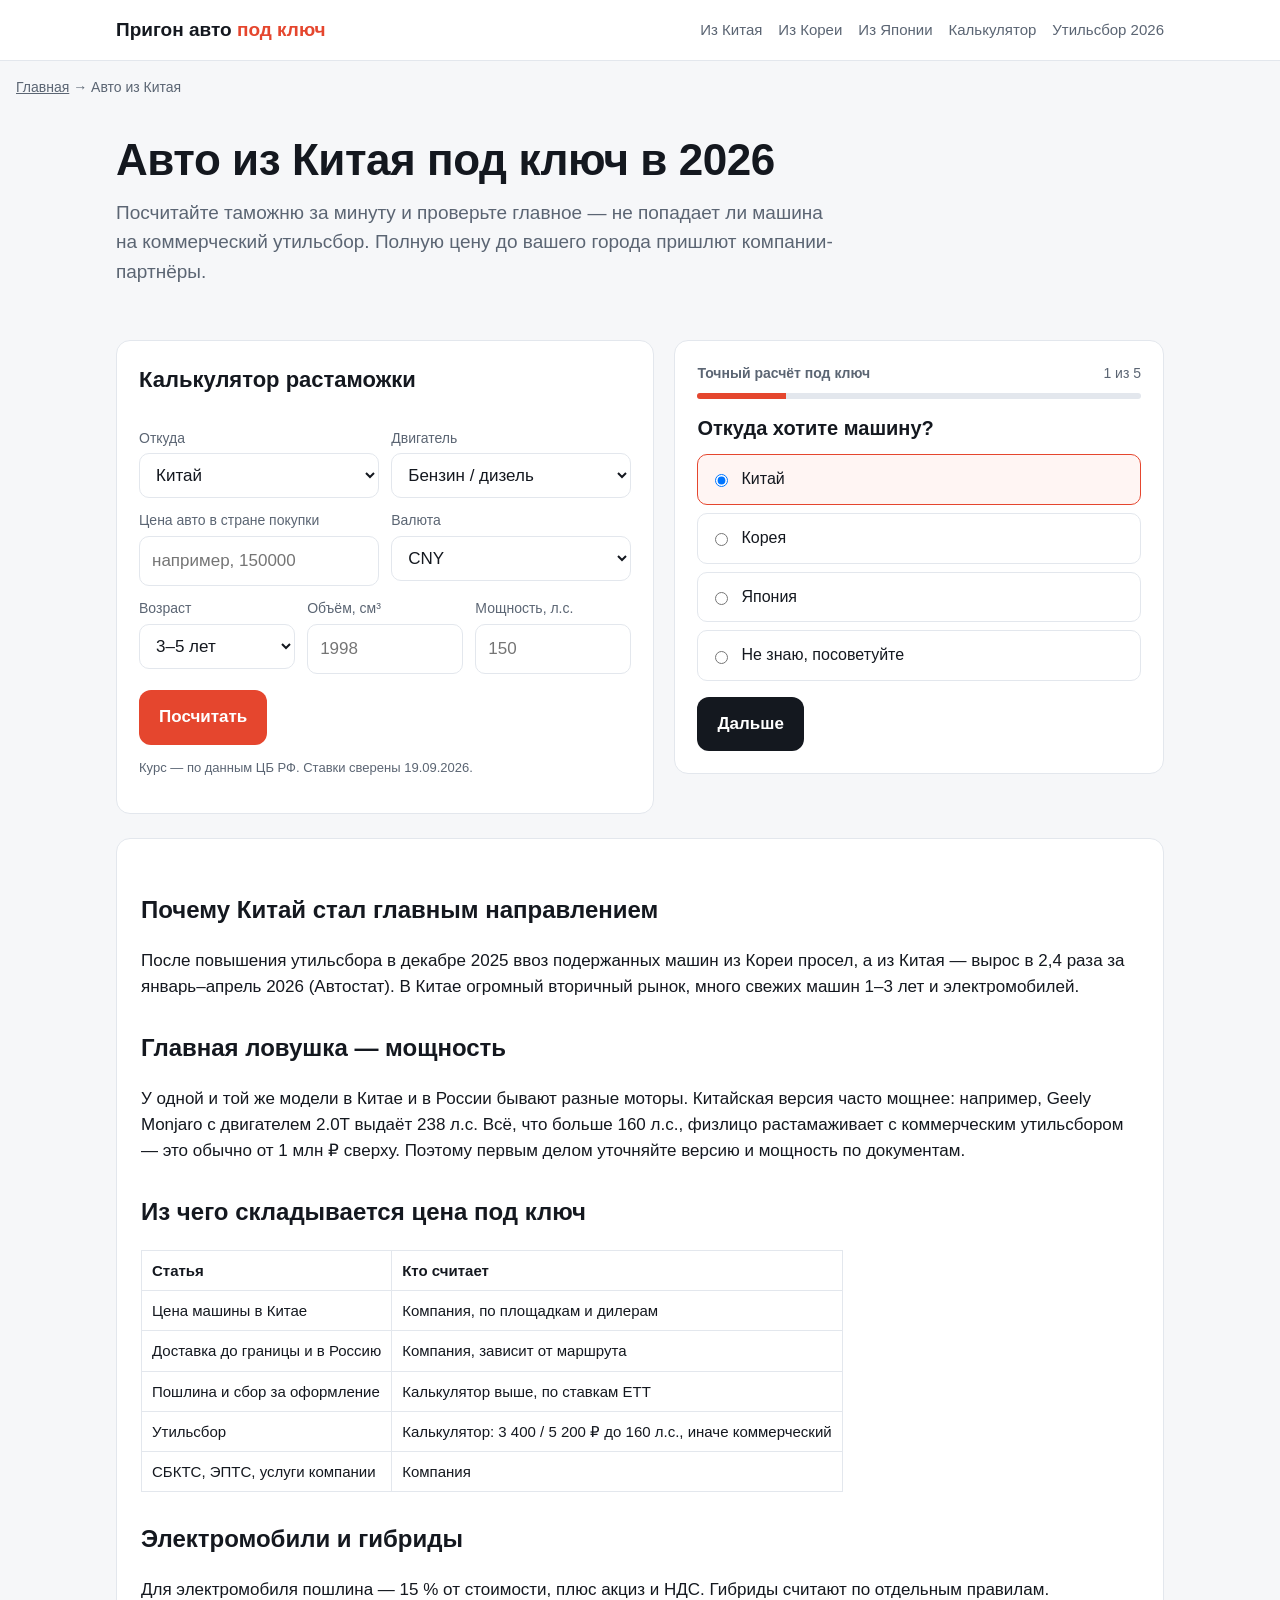
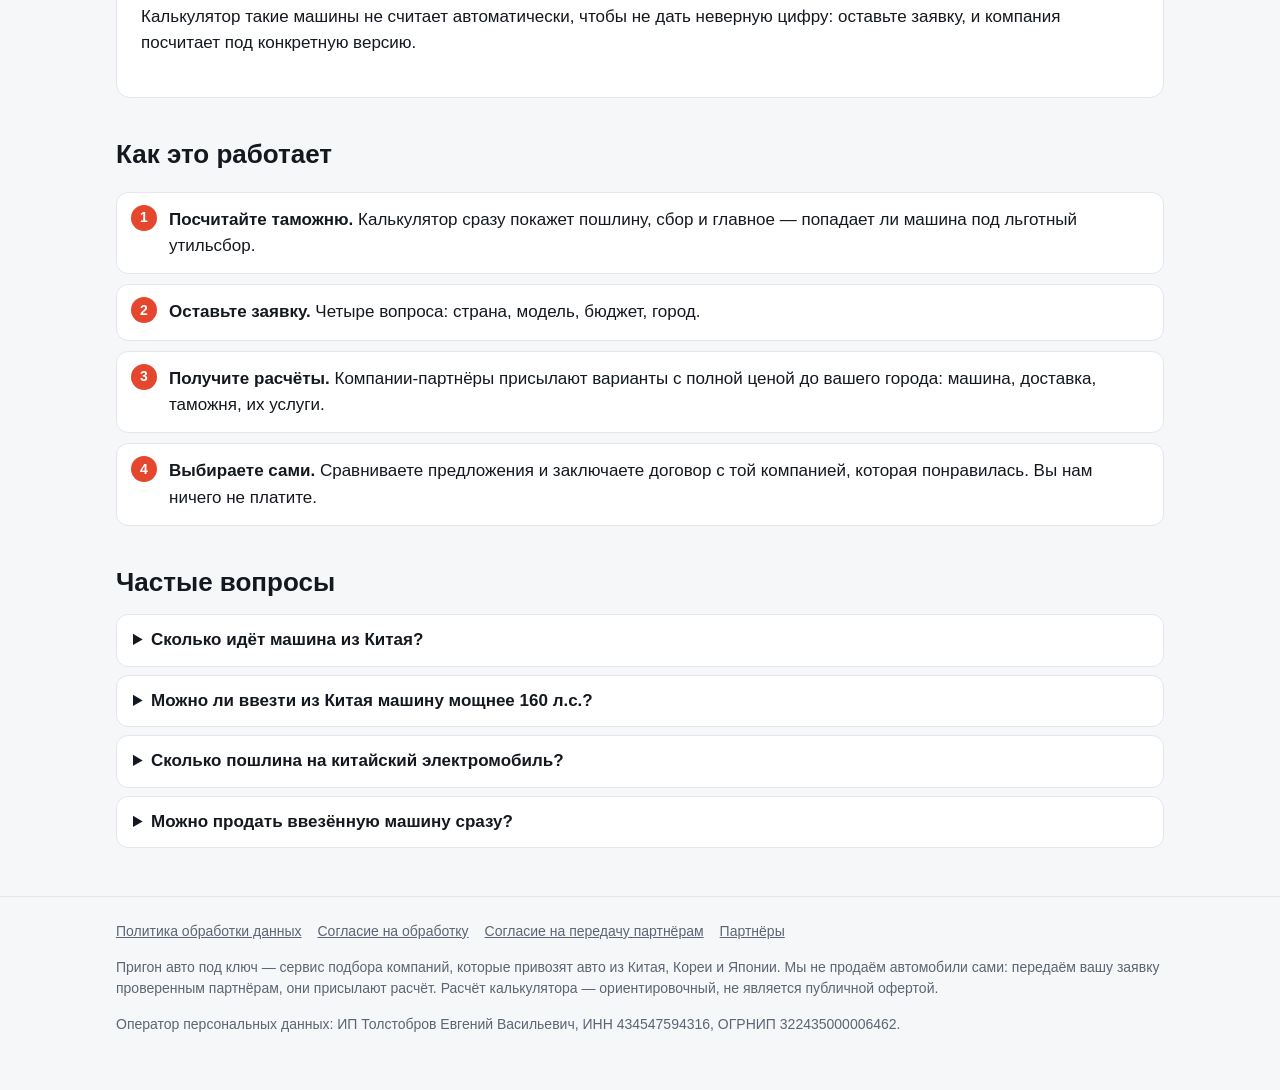
==== iz-kitaya/index.html @ 22d581c3 "Сайт «Пригон авто под ключ»: калькулятор растаможки + квиз заявки Co-Authored-By: Claude Opus 5 <nor" ====
<!doctype html>
<html lang="ru">
<head>
<meta charset="utf-8">
<meta name="viewport" content="width=device-width, initial-scale=1">
<title>Авто из Китая под ключ 2026 — цены, растаможка, утильсбор</title>
<meta name="description" content="Сколько стоит привезти авто из Китая в 2026: калькулятор пошлины и утильсбора с порогом 160 л.с., что входит в цену под ключ, бесплатные расчёты от нескольких компаний.">
<link rel="canonical" href="https://prigon.tolstobrovevgeniy.ru/iz-kitaya/">

<meta property="og:title" content="Авто из Китая под ключ 2026 — цены, растаможка, утильсбор">
<meta property="og:description" content="Сколько стоит привезти авто из Китая в 2026: калькулятор пошлины и утильсбора с порогом 160 л.с., что входит в цену под ключ, бесплатные расчёты от нескольких компаний.">
<meta property="og:type" content="website">
<meta property="og:url" content="https://prigon.tolstobrovevgeniy.ru/iz-kitaya/">
<link rel="stylesheet" href="/styles.css">
<script type="application/ld+json">{"@context":"https://schema.org","@type":"FAQPage","mainEntity":[{"@type":"Question","name":"Сколько идёт машина из Китая?","acceptedAnswer":{"@type":"Answer","text":"Зависит от маршрута и способа доставки. Точный срок компании называют в расчёте под конкретную машину."}},{"@type":"Question","name":"Можно ли ввезти из Китая машину мощнее 160 л.с.?","acceptedAnswer":{"@type":"Answer","text":"Можно, но утильсбор будет по коммерческой ставке — это обычно от 1 млн ₽. Часто выгоднее найти версию той же модели с мотором до 160 л.с."}},{"@type":"Question","name":"Сколько пошлина на китайский электромобиль?","acceptedAnswer":{"@type":"Answer","text":"Для физлица — 15 % от таможенной стоимости, плюс акциз и НДС. Итог сильно зависит от мощности, поэтому лучше взять расчёт под версию."}},{"@type":"Question","name":"Можно продать ввезённую машину сразу?","acceptedAnswer":{"@type":"Answer","text":"Если машина ввезена по льготному утильсбору, продать её раньше чем через 12 месяцев без доплаты до коммерческой ставки нельзя."}}]}</script>
<script type="application/ld+json">{"@context":"https://schema.org","@type":"BreadcrumbList","itemListElement":[{"@type":"ListItem","position":1,"name":"Главная","item":"https://prigon.tolstobrovevgeniy.ru/"},{"@type":"ListItem","position":2,"name":"Авто из Китая","item":"https://prigon.tolstobrovevgeniy.ru/iz-kitaya/"}]}</script>

</head>
<body>
<header class="top"><div class="wrap">
  <a class="logo" href="/">Пригон авто <span>под ключ</span></a>
  <nav class="menu"><a href="/iz-kitaya/">Из Китая</a><a href="/iz-korei/">Из Кореи</a><a href="/iz-yaponii/">Из Японии</a><a href="/kalkulyator-rastamozhki/">Калькулятор</a><a href="/utilsbor-2026/">Утильсбор 2026</a></nav>
</div></header>
<nav class="crumbs wrap"><a href="/">Главная</a> → Авто из Китая</nav>
<main class="wrap">

<section class="hero"><h1>Авто из Китая под ключ в 2026</h1><p class="lead">Посчитайте таможню за минуту и проверьте главное — не попадает ли машина на коммерческий утильсбор. Полную цену до вашего города пришлют компании-партнёры.</p></section>
<div class="grid2">
<form id="calc" class="card" novalidate>
  <h2>Калькулятор растаможки</h2>
  <div class="row">
    <div><label>Откуда</label><select name="country">
      <option value="china" selected>Китай</option><option value="korea">Корея</option><option value="japan">Япония</option>
    </select></div>
    <div><label>Двигатель</label><select name="engine">
      <option value="ice">Бензин / дизель</option><option value="hybrid">Гибрид</option><option value="ev">Электро</option>
    </select></div>
  </div>
  <div class="row">
    <div><label>Цена авто в стране покупки</label><input name="price" type="number" min="0" inputmode="numeric" placeholder="например, 150000"></div>
    <div><label>Валюта</label><select name="currency">
      <option selected>CNY</option><option>KRW</option><option>JPY</option><option>USD</option><option>EUR</option><option>RUB</option>
    </select></div>
  </div>
  <div class="row3">
    <div><label>Возраст</label><select name="age">
      <option value="under3">до 3 лет</option><option value="3to5" selected>3–5 лет</option><option value="over5">старше 5 лет</option>
    </select></div>
    <div class="ice-only"><label>Объём, см³</label><input name="cc" type="number" min="0" inputmode="numeric" placeholder="1998"></div>
    <div class="ice-only"><label>Мощность, л.с.</label><input name="hp" type="number" min="0" inputmode="numeric" placeholder="150"></div>
  </div>
  <button class="btn btn-accent" type="submit">Посчитать</button>
  <p class="muted small" id="fx-note">Курс — по данным ЦБ РФ. Ставки сверены 19.09.2026.</p>
  <div id="calc-result" hidden></div>
</form>
<form id="quiz" class="card" novalidate>
  <div class="quiz-head"><b>Точный расчёт под ключ</b><span id="quiz-step-n"></span></div>
  <div class="progress"><div id="quiz-progress"></div></div>
  <input type="hidden" name="calc">
  <input class="hp" name="website" tabindex="-1" autocomplete="off" aria-hidden="true">

  <div class="step" data-auto="1">
    <h3>Откуда хотите машину?</h3>
    <div class="opts"><label><input type="radio" name="country" value="china" checked required> Китай</label><label><input type="radio" name="country" value="korea" required> Корея</label><label><input type="radio" name="country" value="japan" required> Япония</label>
      <label><input type="radio" name="country" value="any"> Не знаю, посоветуйте</label></div>
    <div class="nav-btns"><button type="button" class="btn next">Дальше</button></div>
  </div>

  <div class="step">
    <h3>Какую машину смотрите?</h3>
    <label>Марка и модель — или класс, если не определились</label>
    <input name="car" required maxlength="120" placeholder="Geely Monjaro / кроссовер до 3 млн">
    <div class="nav-btns"><button type="button" class="btn ghost prev">Назад</button><button type="button" class="btn next">Дальше</button></div>
  </div>

  <div class="step" data-auto="1">
    <h3>Бюджет под ключ</h3>
    <div class="opts"><label><input type="radio" name="budget" value="до 1,5 млн ₽" required> до 1,5 млн ₽</label><label><input type="radio" name="budget" value="1,5–2,5 млн ₽"> 1,5–2,5 млн ₽</label><label><input type="radio" name="budget" value="2,5–4 млн ₽"> 2,5–4 млн ₽</label><label><input type="radio" name="budget" value="4–6 млн ₽"> 4–6 млн ₽</label><label><input type="radio" name="budget" value="больше 6 млн ₽"> больше 6 млн ₽</label></div>
    <div class="nav-btns"><button type="button" class="btn ghost prev">Назад</button><button type="button" class="btn next">Дальше</button></div>
  </div>

  <div class="step">
    <h3>Куда доставить и когда покупаете?</h3>
    <label>Город</label><input name="city" required maxlength="60" placeholder="Москва">
    <label>Когда планируете покупку</label>
    <div class="opts"><label><input type="radio" name="timing" value="в ближайший месяц" required> в ближайший месяц</label><label><input type="radio" name="timing" value="через 1–3 месяца"> через 1–3 месяца</label><label><input type="radio" name="timing" value="пока присматриваюсь"> пока присматриваюсь</label></div>
    <div class="nav-btns"><button type="button" class="btn ghost prev">Назад</button><button type="button" class="btn next">Дальше</button></div>
  </div>

  <div class="step">
    <h3>Куда прислать расчёт?</h3>
    <label>Имя</label><input name="name" required maxlength="60" autocomplete="given-name">
    <label>Телефон</label><input name="phone" type="tel" required autocomplete="tel" placeholder="+7 (___) ___-__-__">
    <div class="consents">
      <label><input type="checkbox" name="consent_pd" required> <span>Даю <a href="/soglasie/" target="_blank">согласие на обработку персональных данных</a> и принимаю <a href="/politika/" target="_blank">политику</a>.</span></label>
      <label><input type="checkbox" name="consent_transfer" required> <span>Даю <a href="/soglasie-peredacha/" target="_blank">согласие на передачу данных компаниям-партнёрам</a> из <a href="/partnery/" target="_blank">списка</a>, чтобы они подготовили расчёт.</span></label>
      <label><input type="checkbox" name="consent_ads"> <span>Согласен получать предложения по подбору авто (необязательно).</span></label>
    </div>
    <div class="nav-btns"><button type="button" class="btn ghost prev">Назад</button><button type="submit" class="btn btn-accent">Получить расчёт</button></div>
    <p id="quiz-error" class="warn" hidden></p>
    <p class="muted small">Заявку получат до 3 компаний из списка партнёров. Звонят с вариантами и полной ценой до вашего города. Бесплатно.</p>
  </div>
</form></div>
<article class="prose">
<h2>Почему Китай стал главным направлением</h2>
<p>После повышения утильсбора в декабре 2025 ввоз подержанных машин из Кореи просел, а из Китая — вырос в 2,4 раза за январь–апрель 2026 (Автостат). В Китае огромный вторичный рынок, много свежих машин 1–3 лет и электромобилей.</p>
<h2>Главная ловушка — мощность</h2>
<p>У одной и той же модели в Китае и в России бывают разные моторы. Китайская версия часто мощнее: например, Geely Monjaro с двигателем 2.0T выдаёт 238 л.с. Всё, что больше 160 л.с., физлицо растамаживает с коммерческим утильсбором — это обычно от 1 млн ₽ сверху. Поэтому первым делом уточняйте версию и мощность по документам.</p>
<h2>Из чего складывается цена под ключ</h2>
<table><tr><th>Статья</th><th>Кто считает</th></tr>
<tr><td>Цена машины в Китае</td><td>Компания, по площадкам и дилерам</td></tr>
<tr><td>Доставка до границы и в Россию</td><td>Компания, зависит от маршрута</td></tr>
<tr><td>Пошлина и сбор за оформление</td><td>Калькулятор выше, по ставкам ЕТТ</td></tr>
<tr><td>Утильсбор</td><td>Калькулятор: 3 400 / 5 200 ₽ до 160 л.с., иначе коммерческий</td></tr>
<tr><td>СБКТС, ЭПТС, услуги компании</td><td>Компания</td></tr></table>
<h2>Электромобили и гибриды</h2>
<p>Для электромобиля пошлина — 15 % от стоимости, плюс акциз и НДС. Гибриды считают по отдельным правилам. Калькулятор такие машины не считает автоматически, чтобы не дать неверную цифру: оставьте заявку, и компания посчитает под конкретную версию.</p></article>

<section class="section"><h2>Как это работает</h2>
<ol class="steps-list">
  <li><b>Посчитайте таможню.</b> Калькулятор сразу покажет пошлину, сбор и главное — попадает ли машина под льготный утильсбор.</li>
  <li><b>Оставьте заявку.</b> Четыре вопроса: страна, модель, бюджет, город.</li>
  <li><b>Получите расчёты.</b> Компании-партнёры присылают варианты с полной ценой до вашего города: машина, доставка, таможня, их услуги.</li>
  <li><b>Выбираете сами.</b> Сравниваете предложения и заключаете договор с той компанией, которая понравилась. Вы нам ничего не платите.</li>
</ol></section>
<section class="section"><h2>Частые вопросы</h2><details><summary>Сколько идёт машина из Китая?</summary><p>Зависит от маршрута и способа доставки. Точный срок компании называют в расчёте под конкретную машину.</p></details><details><summary>Можно ли ввезти из Китая машину мощнее 160 л.с.?</summary><p>Можно, но утильсбор будет по коммерческой ставке — это обычно от 1 млн ₽. Часто выгоднее найти версию той же модели с мотором до 160 л.с.</p></details><details><summary>Сколько пошлина на китайский электромобиль?</summary><p>Для физлица — 15 % от таможенной стоимости, плюс акциз и НДС. Итог сильно зависит от мощности, поэтому лучше взять расчёт под версию.</p></details><details><summary>Можно продать ввезённую машину сразу?</summary><p>Если машина ввезена по льготному утильсбору, продать её раньше чем через 12 месяцев без доплаты до коммерческой ставки нельзя.</p></details></section>
</main>
<footer class="bottom"><div class="wrap">
  <div class="links">
    <a href="/politika/">Политика обработки данных</a>
    <a href="/soglasie/">Согласие на обработку</a>
    <a href="/soglasie-peredacha/">Согласие на передачу партнёрам</a>
    <a href="/partnery/">Партнёры</a>
  </div>
  <p>Пригон авто под ключ — сервис подбора компаний, которые привозят авто из Китая, Кореи и Японии. Мы не продаём автомобили сами: передаём вашу заявку проверенным партнёрам, они присылают расчёт. Расчёт калькулятора — ориентировочный, не является публичной офертой.</p>
  <p>Оператор персональных данных: ИП Толстобров Евгений Васильевич, ИНН 434547594316, ОГРНИП 322435000006462.</p>
</div></footer>
<script>var SITE={"base":"/","leadEndpoint":"","metrikaId":"","consentVersion":"2026-09-19"};</script>
<script src="/rates.js"></script>
<script src="/app.js"></script>
</body>
</html>
---- styles.css ----
:root {
  --bg: #f6f7f9; --card: #fff; --ink: #14181f; --muted: #5b6573; --line: #e3e7ed;
  --accent: #e5462e; --accent-ink: #fff; --ok: #1f8a4c; --ok-bg: #e9f7ef; --bad: #b3261e; --bad-bg: #fdecea;
  --radius: 14px; --max: 1080px;
}
* { box-sizing: border-box; }
html { -webkit-text-size-adjust: 100%; }
body { margin: 0; background: var(--bg); color: var(--ink); font: 17px/1.55 -apple-system, BlinkMacSystemFont, "Segoe UI", Roboto, Arial, sans-serif; }
a { color: inherit; }
img { max-width: 100%; }
.wrap { max-width: var(--max); margin: 0 auto; padding: 0 16px; }

header.top { background: var(--card); border-bottom: 1px solid var(--line); }
header.top .wrap { display: flex; align-items: center; justify-content: space-between; gap: 12px; min-height: 60px; flex-wrap: wrap; }
.logo { font-weight: 800; text-decoration: none; font-size: 19px; }
.logo span { color: var(--accent); }
nav.menu { display: flex; gap: 16px; flex-wrap: wrap; font-size: 15px; }
nav.menu a { text-decoration: none; color: var(--muted); }
nav.menu a:hover { color: var(--ink); }

.crumbs { font-size: 14px; color: var(--muted); margin: 16px 0 0; }
.crumbs a { color: var(--muted); }

.hero { padding: 36px 0 12px; }
.hero h1 { font-size: clamp(28px, 5vw, 44px); line-height: 1.12; margin: 0 0 14px; letter-spacing: -.01em; }
.hero p.lead { font-size: 19px; color: var(--muted); max-width: 720px; margin: 0 0 18px; }
.badges { display: flex; flex-wrap: wrap; gap: 8px; margin: 0; padding: 0; list-style: none; }
.badges li { background: var(--card); border: 1px solid var(--line); border-radius: 999px; padding: 6px 12px; font-size: 14px; }

.grid2 { display: grid; grid-template-columns: 1.1fr 1fr; gap: 20px; align-items: start; margin: 24px 0; }
@media (max-width: 860px) { .grid2 { grid-template-columns: 1fr; } }

.card { background: var(--card); border: 1px solid var(--line); border-radius: var(--radius); padding: 22px; }
.card h2 { margin-top: 0; font-size: 22px; }

form label { display: block; font-size: 14px; color: var(--muted); margin: 12px 0 4px; }
input, select, textarea { width: 100%; font: inherit; padding: 11px 12px; border: 1px solid var(--line); border-radius: 10px; background: #fff; color: var(--ink); }
input:focus, select:focus { outline: 2px solid var(--accent); outline-offset: 0; border-color: transparent; }
.row { display: grid; grid-template-columns: 1fr 1fr; gap: 12px; }
.row3 { display: grid; grid-template-columns: 1fr 1fr 1fr; gap: 12px; }
@media (max-width: 520px) { .row3 { grid-template-columns: 1fr 1fr; } }
#calc.no-ice .ice-only { opacity: .45; pointer-events: none; }

.btn { display: inline-block; border: 0; border-radius: 12px; padding: 14px 20px; font: inherit; font-weight: 700; cursor: pointer; text-decoration: none; background: var(--ink); color: #fff; margin-top: 16px; }
.btn-accent { background: var(--accent); color: var(--accent-ink); }
.btn:disabled { opacity: .6; cursor: wait; }
.btn.ghost { background: transparent; color: var(--muted); border: 1px solid var(--line); }

.breakdown { width: 100%; border-collapse: collapse; margin-top: 16px; font-size: 16px; }
.breakdown td { padding: 8px 0; border-bottom: 1px solid var(--line); }
.breakdown td:last-child { text-align: right; white-space: nowrap; }
.breakdown tr.sum td { font-weight: 800; border-bottom: 0; font-size: 18px; }
.ok { background: var(--ok-bg); color: var(--ok); padding: 10px 12px; border-radius: 10px; font-size: 15px; }
.bad { color: var(--bad); }
.bad-box, .warn { background: var(--bad-bg); color: var(--bad); padding: 10px 12px; border-radius: 10px; font-size: 15px; }
.muted { color: var(--muted); }
.small { font-size: 13px; }

.quiz-head { display: flex; justify-content: space-between; align-items: center; font-size: 14px; color: var(--muted); }
.progress { height: 6px; background: var(--line); border-radius: 99px; overflow: hidden; margin: 8px 0 14px; }
#quiz-progress { height: 100%; width: 20%; background: var(--accent); transition: width .25s; }
.step h3 { margin: 4px 0 10px; font-size: 20px; }
.opts { display: grid; gap: 8px; }
.opts label { display: flex; align-items: center; gap: 10px; margin: 0; padding: 12px; border: 1px solid var(--line); border-radius: 10px; color: var(--ink); font-size: 16px; cursor: pointer; }
.opts input { width: auto; }
.opts label:has(input:checked) { border-color: var(--accent); background: #fff5f3; }
.consents label { display: flex; gap: 10px; align-items: flex-start; font-size: 13px; line-height: 1.4; margin: 8px 0; }
.consents input { width: auto; margin-top: 2px; }
.nav-btns { display: flex; gap: 10px; flex-wrap: wrap; }
.hp { position: absolute; left: -5000px; }

.section { margin: 36px 0; }
.section h2 { font-size: 26px; margin: 0 0 12px; }
.cards3 { display: grid; grid-template-columns: repeat(3, 1fr); gap: 16px; }
@media (max-width: 860px) { .cards3 { grid-template-columns: 1fr; } }
.cards3 .card h3 { margin: 0 0 8px; }
.steps-list { counter-reset: s; list-style: none; padding: 0; display: grid; gap: 10px; }
.steps-list li { counter-increment: s; background: var(--card); border: 1px solid var(--line); border-radius: 12px; padding: 14px 14px 14px 52px; position: relative; }
.steps-list li::before { content: counter(s); position: absolute; left: 14px; top: 12px; width: 26px; height: 26px; border-radius: 50%; background: var(--accent); color: #fff; font-weight: 700; display: grid; place-items: center; font-size: 14px; }

article.prose { background: var(--card); border: 1px solid var(--line); border-radius: var(--radius); padding: 24px; margin: 20px 0; }
article.prose h2 { font-size: 24px; margin-top: 28px; }
article.prose table { width: 100%; border-collapse: collapse; font-size: 15px; display: block; overflow-x: auto; }
article.prose th, article.prose td { border: 1px solid var(--line); padding: 8px 10px; text-align: left; }
details { background: var(--card); border: 1px solid var(--line); border-radius: 12px; padding: 12px 16px; margin: 8px 0; }
details summary { font-weight: 700; cursor: pointer; }

footer.bottom { margin-top: 48px; padding: 24px 0 40px; border-top: 1px solid var(--line); font-size: 14px; color: var(--muted); }
footer.bottom a { color: var(--muted); }
footer.bottom .links { display: flex; gap: 16px; flex-wrap: wrap; margin-bottom: 10px; }
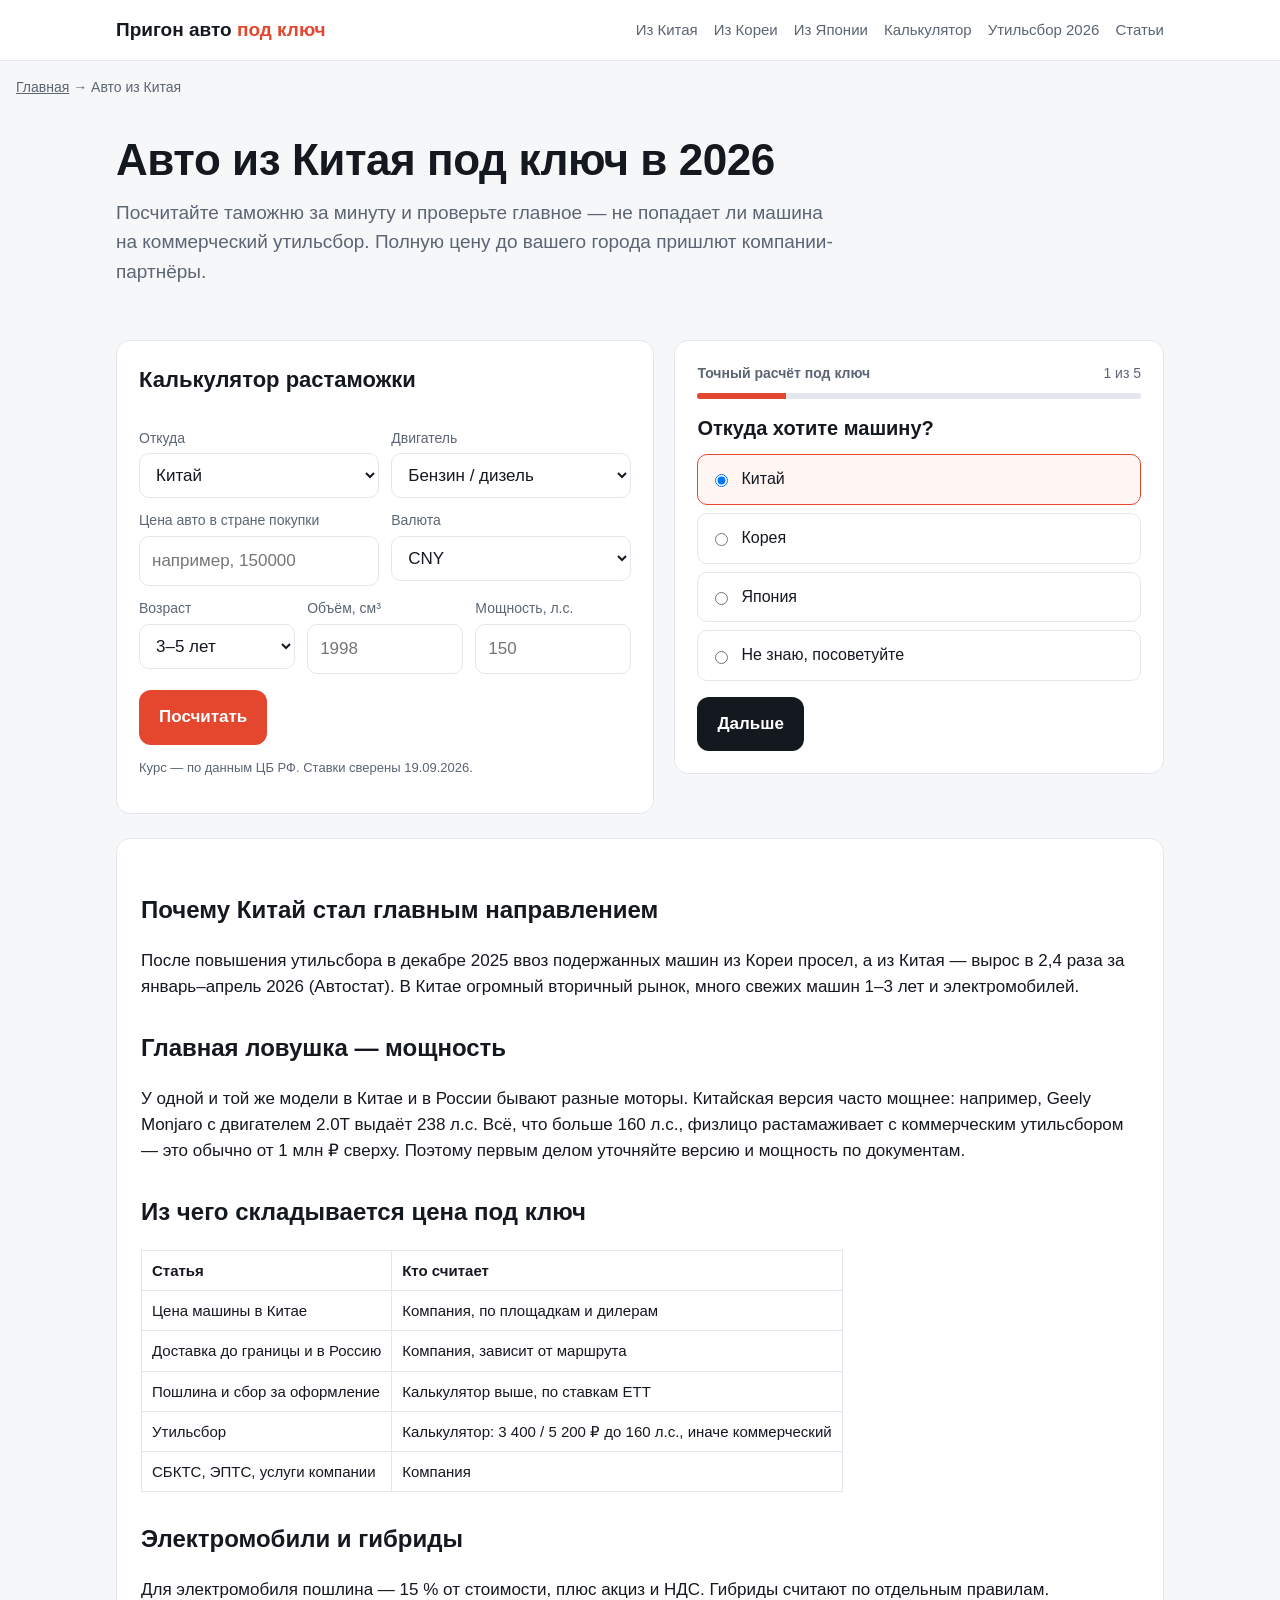
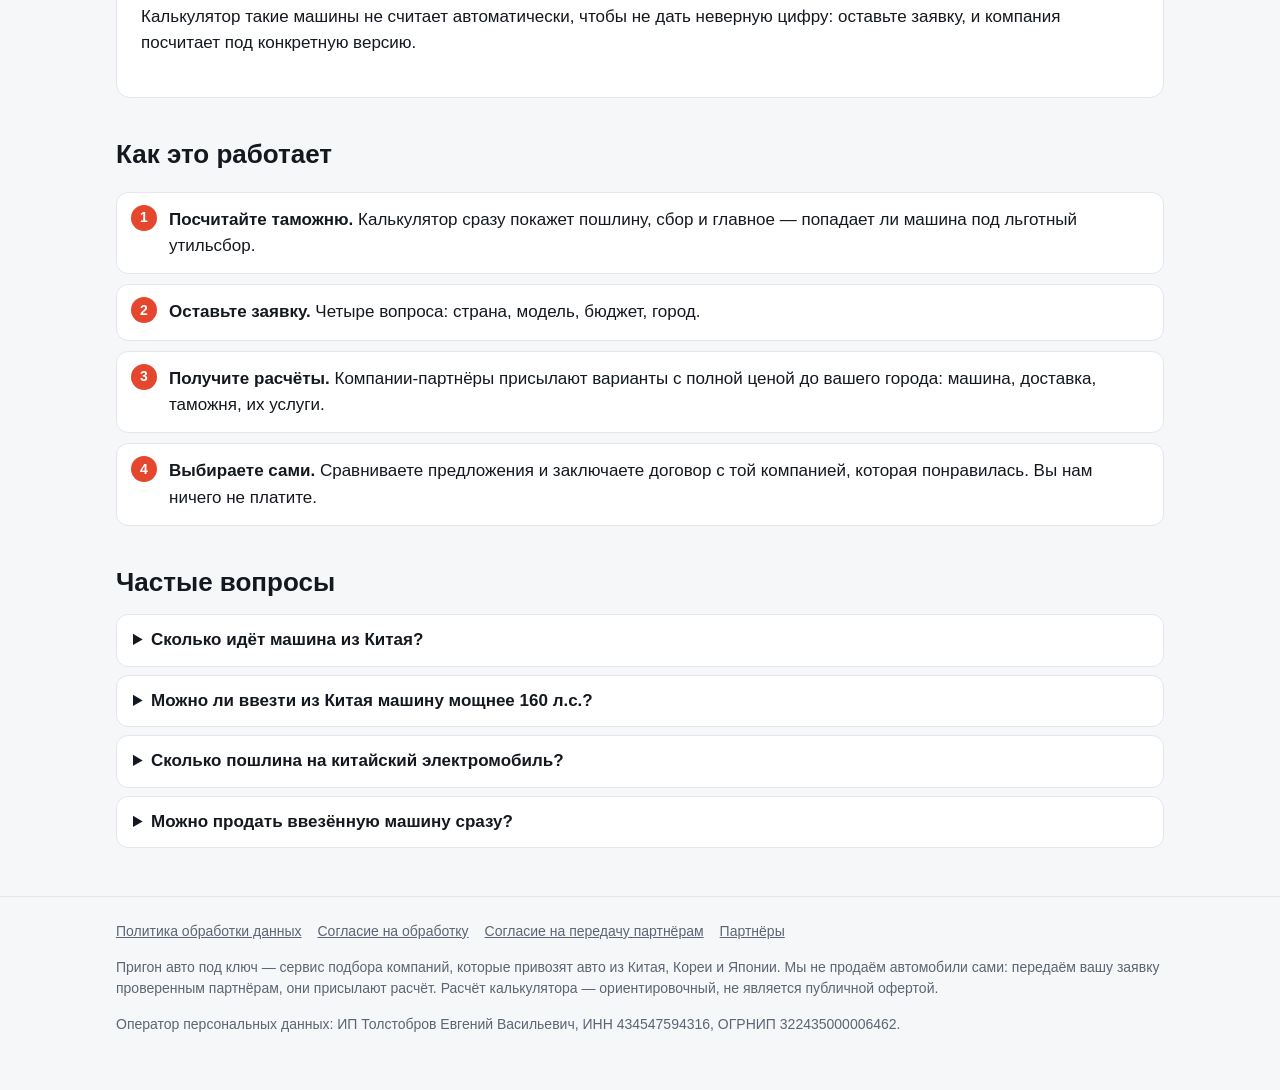
==== commit f738c532: "Раздел статей + «Китай, Корея или Япония в 2026» Co-Authored-By: Claude Opus 5 <noreply@anthropic.co" ====
--- a/iz-kitaya/index.html
+++ b/iz-kitaya/index.html
@@ -19,7 +19,7 @@
 <body>
 <header class="top"><div class="wrap">
   <a class="logo" href="/">Пригон авто <span>под ключ</span></a>
-  <nav class="menu"><a href="/iz-kitaya/">Из Китая</a><a href="/iz-korei/">Из Кореи</a><a href="/iz-yaponii/">Из Японии</a><a href="/kalkulyator-rastamozhki/">Калькулятор</a><a href="/utilsbor-2026/">Утильсбор 2026</a></nav>
+  <nav class="menu"><a href="/iz-kitaya/">Из Китая</a><a href="/iz-korei/">Из Кореи</a><a href="/iz-yaponii/">Из Японии</a><a href="/kalkulyator-rastamozhki/">Калькулятор</a><a href="/utilsbor-2026/">Утильсбор 2026</a><a href="/stati/">Статьи</a></nav>
 </div></header>
 <nav class="crumbs wrap"><a href="/">Главная</a> → Авто из Китая</nav>
 <main class="wrap">
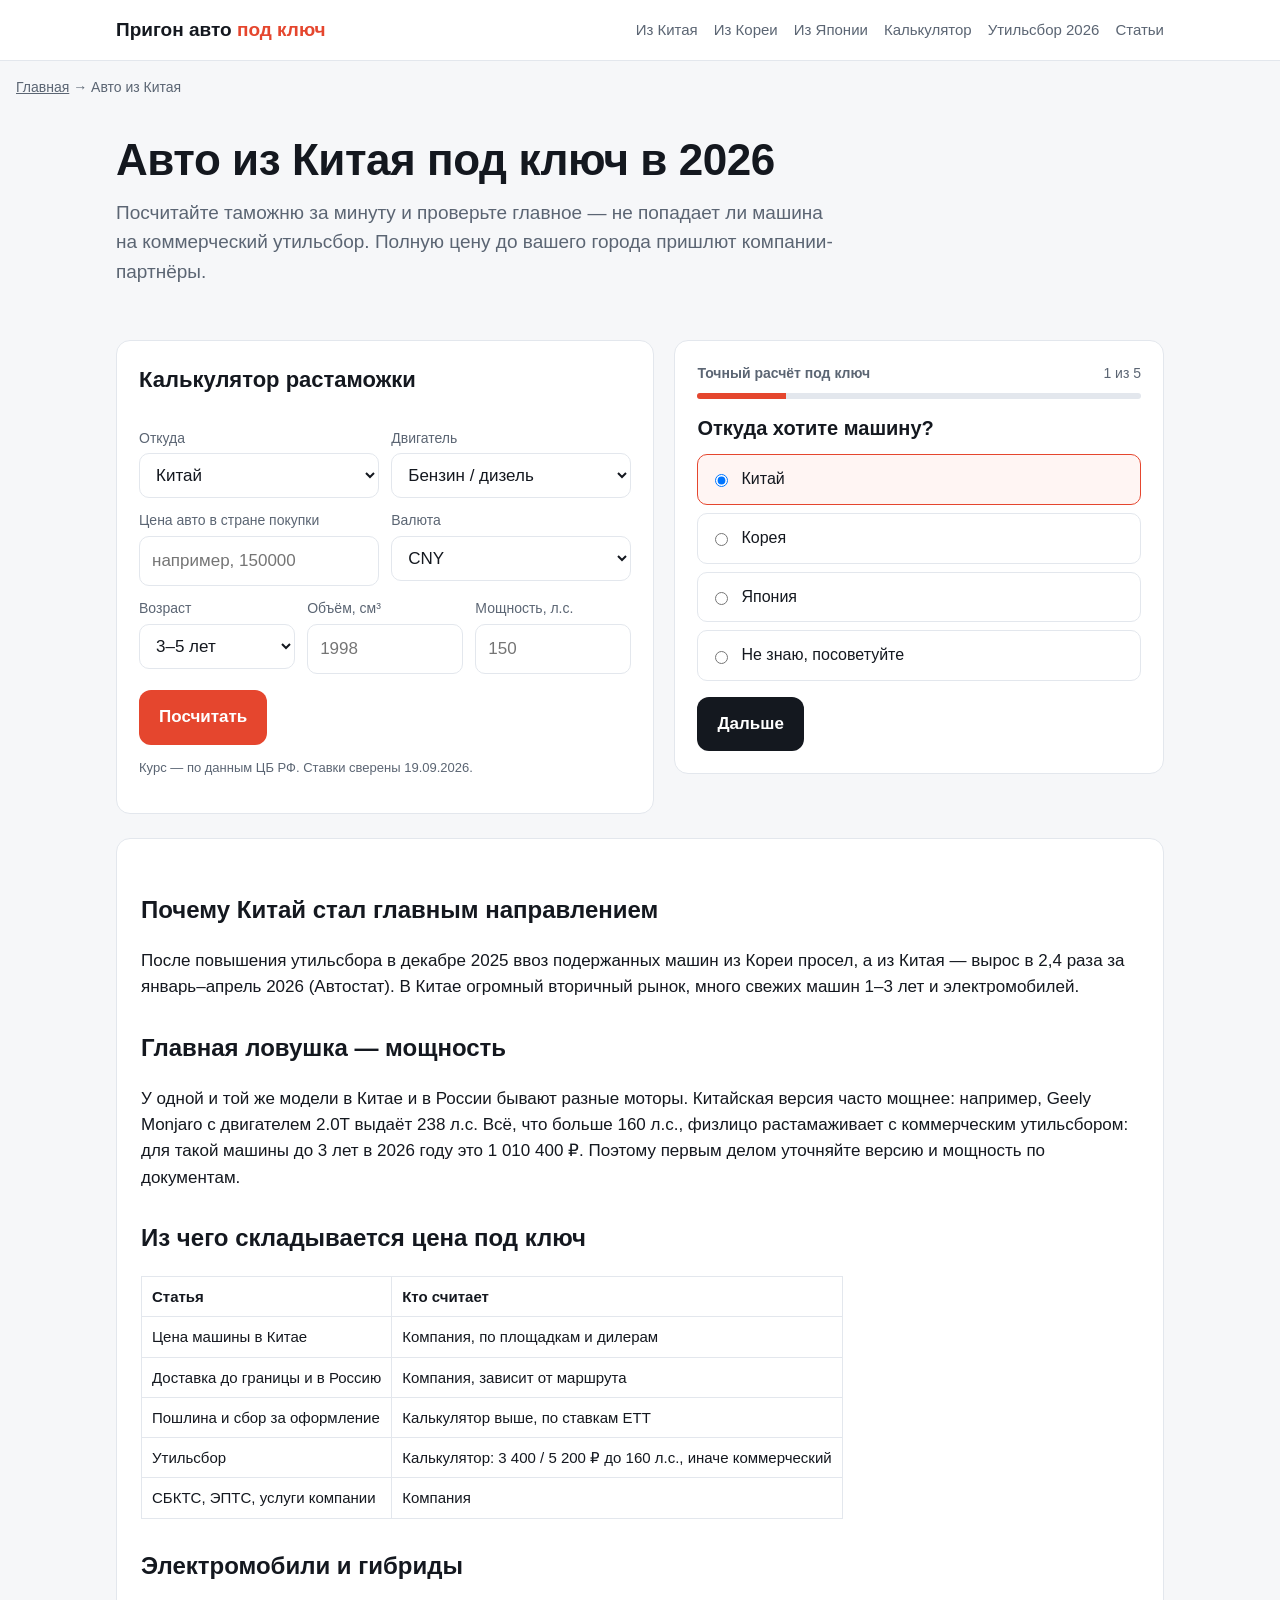
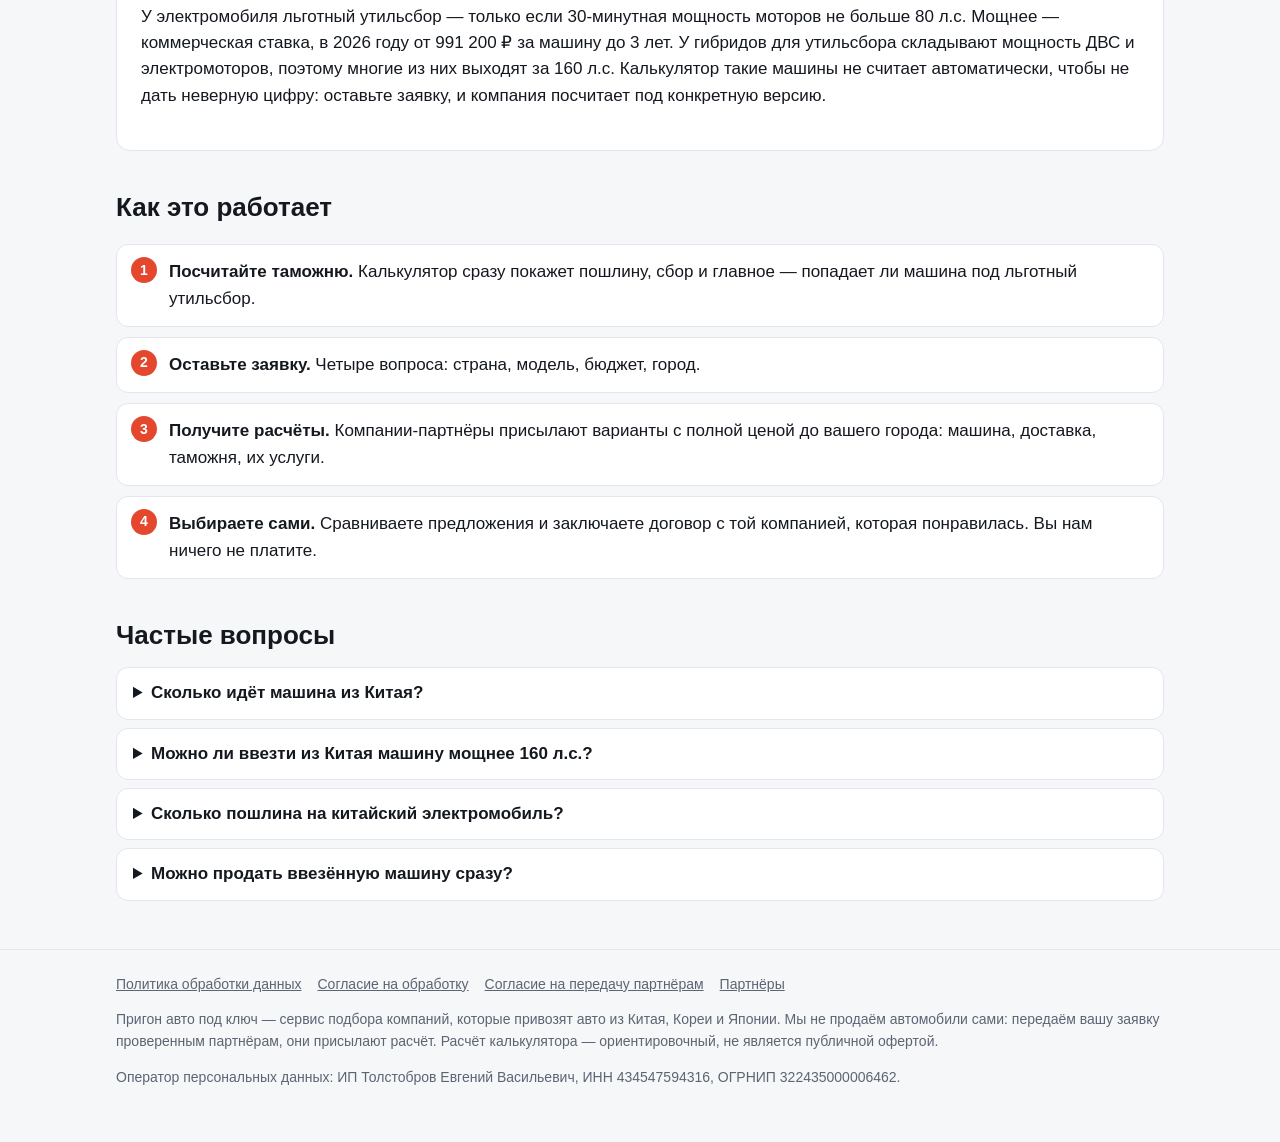
==== commit 87726ca9: "Точный коммерческий утильсбор по ПП №1713 (2026/2027), электро/гибриды, раздел про 2027 Co-Authored-" ====
--- a/iz-kitaya/index.html
+++ b/iz-kitaya/index.html
@@ -12,7 +12,7 @@
 <meta property="og:type" content="website">
 <meta property="og:url" content="https://prigon.tolstobrovevgeniy.ru/iz-kitaya/">
 <link rel="stylesheet" href="/styles.css">
-<script type="application/ld+json">{"@context":"https://schema.org","@type":"FAQPage","mainEntity":[{"@type":"Question","name":"Сколько идёт машина из Китая?","acceptedAnswer":{"@type":"Answer","text":"Зависит от маршрута и способа доставки. Точный срок компании называют в расчёте под конкретную машину."}},{"@type":"Question","name":"Можно ли ввезти из Китая машину мощнее 160 л.с.?","acceptedAnswer":{"@type":"Answer","text":"Можно, но утильсбор будет по коммерческой ставке — это обычно от 1 млн ₽. Часто выгоднее найти версию той же модели с мотором до 160 л.с."}},{"@type":"Question","name":"Сколько пошлина на китайский электромобиль?","acceptedAnswer":{"@type":"Answer","text":"Для физлица — 15 % от таможенной стоимости, плюс акциз и НДС. Итог сильно зависит от мощности, поэтому лучше взять расчёт под версию."}},{"@type":"Question","name":"Можно продать ввезённую машину сразу?","acceptedAnswer":{"@type":"Answer","text":"Если машина ввезена по льготному утильсбору, продать её раньше чем через 12 месяцев без доплаты до коммерческой ставки нельзя."}}]}</script>
+<script type="application/ld+json">{"@context":"https://schema.org","@type":"FAQPage","mainEntity":[{"@type":"Question","name":"Сколько идёт машина из Китая?","acceptedAnswer":{"@type":"Answer","text":"Зависит от маршрута и способа доставки. Точный срок компании называют в расчёте под конкретную машину."}},{"@type":"Question","name":"Можно ли ввезти из Китая машину мощнее 160 л.с.?","acceptedAnswer":{"@type":"Answer","text":"Можно, но утильсбор будет по коммерческой ставке: в 2026 году от 900 000 ₽ за машину до 3 лет с мотором до 2 л и от 1 492 800 ₽ — за машину старше. Часто выгоднее найти версию той же модели с мотором до 160 л.с."}},{"@type":"Question","name":"Сколько пошлина на китайский электромобиль?","acceptedAnswer":{"@type":"Answer","text":"Пошлина, акциз и НДС для электромобиля считаются по своим правилам, а утильсбор льготный только до 80 л.с. 30-минутной мощности моторов. Итог сильно зависит от версии — берите расчёт под конкретную машину."}},{"@type":"Question","name":"Можно продать ввезённую машину сразу?","acceptedAnswer":{"@type":"Answer","text":"Если машина ввезена по льготному утильсбору, продать её раньше чем через 12 месяцев без доплаты до коммерческой ставки нельзя."}}]}</script>
 <script type="application/ld+json">{"@context":"https://schema.org","@type":"BreadcrumbList","itemListElement":[{"@type":"ListItem","position":1,"name":"Главная","item":"https://prigon.tolstobrovevgeniy.ru/"},{"@type":"ListItem","position":2,"name":"Авто из Китая","item":"https://prigon.tolstobrovevgeniy.ru/iz-kitaya/"}]}</script>
 
 </head>
@@ -105,7 +105,7 @@
 <h2>Почему Китай стал главным направлением</h2>
 <p>После повышения утильсбора в декабре 2025 ввоз подержанных машин из Кореи просел, а из Китая — вырос в 2,4 раза за январь–апрель 2026 (Автостат). В Китае огромный вторичный рынок, много свежих машин 1–3 лет и электромобилей.</p>
 <h2>Главная ловушка — мощность</h2>
-<p>У одной и той же модели в Китае и в России бывают разные моторы. Китайская версия часто мощнее: например, Geely Monjaro с двигателем 2.0T выдаёт 238 л.с. Всё, что больше 160 л.с., физлицо растамаживает с коммерческим утильсбором — это обычно от 1 млн ₽ сверху. Поэтому первым делом уточняйте версию и мощность по документам.</p>
+<p>У одной и той же модели в Китае и в России бывают разные моторы. Китайская версия часто мощнее: например, Geely Monjaro с двигателем 2.0T выдаёт 238 л.с. Всё, что больше 160 л.с., физлицо растамаживает с коммерческим утильсбором: для такой машины до 3 лет в 2026 году это 1 010 400 ₽. Поэтому первым делом уточняйте версию и мощность по документам.</p>
 <h2>Из чего складывается цена под ключ</h2>
 <table><tr><th>Статья</th><th>Кто считает</th></tr>
 <tr><td>Цена машины в Китае</td><td>Компания, по площадкам и дилерам</td></tr>
@@ -114,7 +114,7 @@
 <tr><td>Утильсбор</td><td>Калькулятор: 3 400 / 5 200 ₽ до 160 л.с., иначе коммерческий</td></tr>
 <tr><td>СБКТС, ЭПТС, услуги компании</td><td>Компания</td></tr></table>
 <h2>Электромобили и гибриды</h2>
-<p>Для электромобиля пошлина — 15 % от стоимости, плюс акциз и НДС. Гибриды считают по отдельным правилам. Калькулятор такие машины не считает автоматически, чтобы не дать неверную цифру: оставьте заявку, и компания посчитает под конкретную версию.</p></article>
+<p>У электромобиля льготный утильсбор — только если 30-минутная мощность моторов не больше 80 л.с. Мощнее — коммерческая ставка, в 2026 году от 991 200 ₽ за машину до 3 лет. У гибридов для утильсбора складывают мощность ДВС и электромоторов, поэтому многие из них выходят за 160 л.с. Калькулятор такие машины не считает автоматически, чтобы не дать неверную цифру: оставьте заявку, и компания посчитает под конкретную версию.</p></article>
 
 <section class="section"><h2>Как это работает</h2>
 <ol class="steps-list">
@@ -123,7 +123,7 @@
   <li><b>Получите расчёты.</b> Компании-партнёры присылают варианты с полной ценой до вашего города: машина, доставка, таможня, их услуги.</li>
   <li><b>Выбираете сами.</b> Сравниваете предложения и заключаете договор с той компанией, которая понравилась. Вы нам ничего не платите.</li>
 </ol></section>
-<section class="section"><h2>Частые вопросы</h2><details><summary>Сколько идёт машина из Китая?</summary><p>Зависит от маршрута и способа доставки. Точный срок компании называют в расчёте под конкретную машину.</p></details><details><summary>Можно ли ввезти из Китая машину мощнее 160 л.с.?</summary><p>Можно, но утильсбор будет по коммерческой ставке — это обычно от 1 млн ₽. Часто выгоднее найти версию той же модели с мотором до 160 л.с.</p></details><details><summary>Сколько пошлина на китайский электромобиль?</summary><p>Для физлица — 15 % от таможенной стоимости, плюс акциз и НДС. Итог сильно зависит от мощности, поэтому лучше взять расчёт под версию.</p></details><details><summary>Можно продать ввезённую машину сразу?</summary><p>Если машина ввезена по льготному утильсбору, продать её раньше чем через 12 месяцев без доплаты до коммерческой ставки нельзя.</p></details></section>
+<section class="section"><h2>Частые вопросы</h2><details><summary>Сколько идёт машина из Китая?</summary><p>Зависит от маршрута и способа доставки. Точный срок компании называют в расчёте под конкретную машину.</p></details><details><summary>Можно ли ввезти из Китая машину мощнее 160 л.с.?</summary><p>Можно, но утильсбор будет по коммерческой ставке: в 2026 году от 900 000 ₽ за машину до 3 лет с мотором до 2 л и от 1 492 800 ₽ — за машину старше. Часто выгоднее найти версию той же модели с мотором до 160 л.с.</p></details><details><summary>Сколько пошлина на китайский электромобиль?</summary><p>Пошлина, акциз и НДС для электромобиля считаются по своим правилам, а утильсбор льготный только до 80 л.с. 30-минутной мощности моторов. Итог сильно зависит от версии — берите расчёт под конкретную машину.</p></details><details><summary>Можно продать ввезённую машину сразу?</summary><p>Если машина ввезена по льготному утильсбору, продать её раньше чем через 12 месяцев без доплаты до коммерческой ставки нельзя.</p></details></section>
 </main>
 <footer class="bottom"><div class="wrap">
   <div class="links">
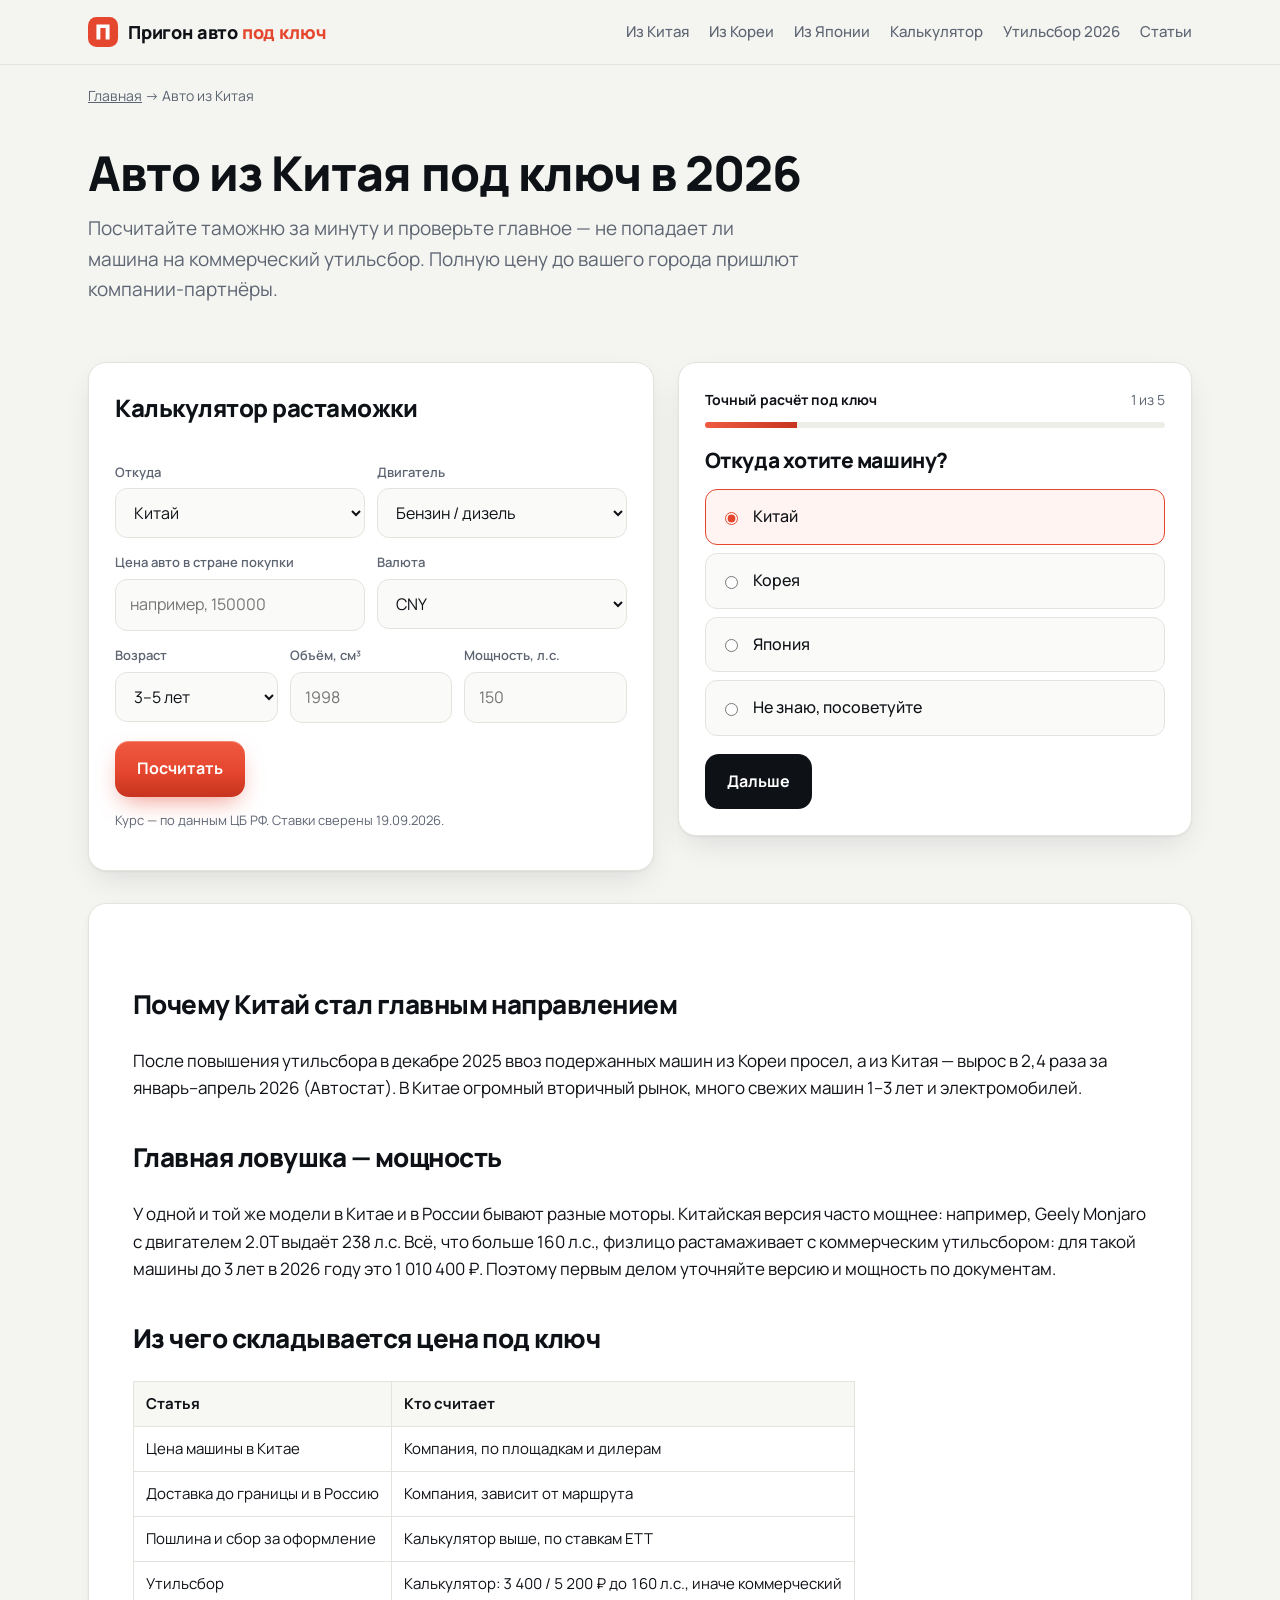
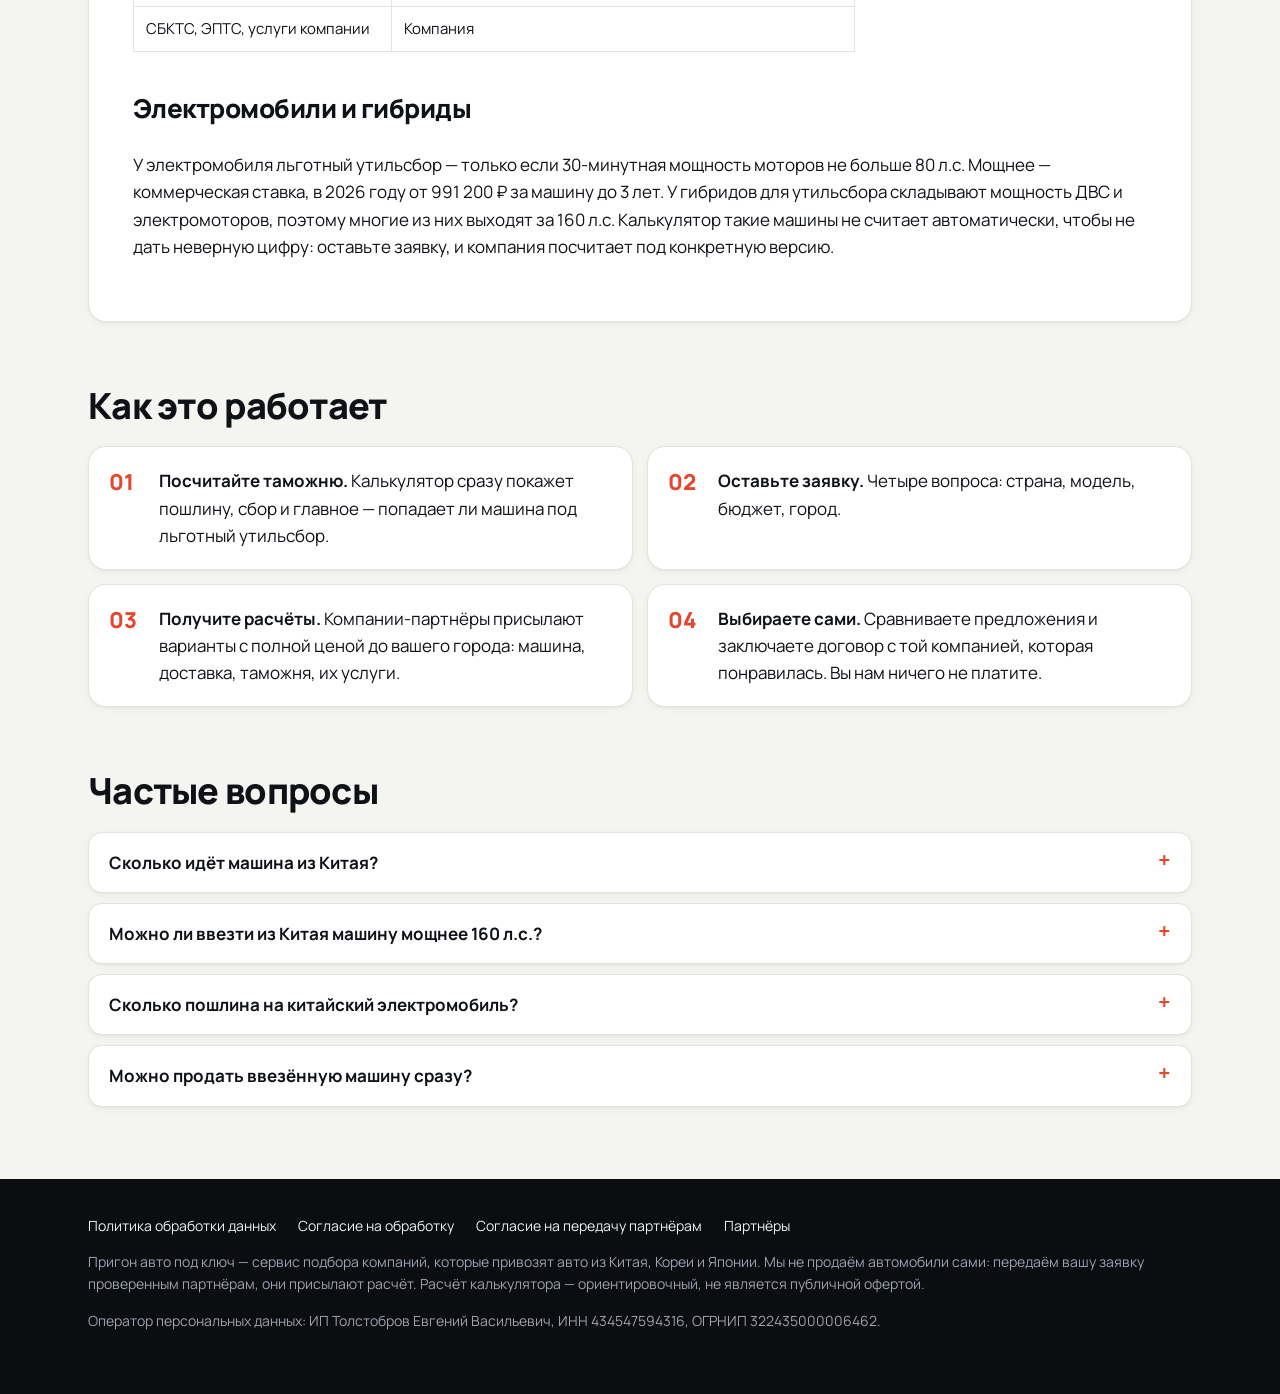
==== commit 5d7968aa: "Премиальный дизайн: тёмный герой, Manrope, металлик-кроссовер с отражением, тени и ритм Co-Authored-" ====
--- a/iz-kitaya/index.html
+++ b/iz-kitaya/index.html
@@ -11,6 +11,9 @@
 <meta property="og:description" content="Сколько стоит привезти авто из Китая в 2026: калькулятор пошлины и утильсбора с порогом 160 л.с., что входит в цену под ключ, бесплатные расчёты от нескольких компаний.">
 <meta property="og:type" content="website">
 <meta property="og:url" content="https://prigon.tolstobrovevgeniy.ru/iz-kitaya/">
+<link rel="preconnect" href="https://fonts.googleapis.com">
+<link rel="preconnect" href="https://fonts.gstatic.com" crossorigin>
+<link rel="stylesheet" href="https://fonts.googleapis.com/css2?family=Manrope:wght@400;500;600;700;800&display=swap">
 <link rel="stylesheet" href="/styles.css">
 <script type="application/ld+json">{"@context":"https://schema.org","@type":"FAQPage","mainEntity":[{"@type":"Question","name":"Сколько идёт машина из Китая?","acceptedAnswer":{"@type":"Answer","text":"Зависит от маршрута и способа доставки. Точный срок компании называют в расчёте под конкретную машину."}},{"@type":"Question","name":"Можно ли ввезти из Китая машину мощнее 160 л.с.?","acceptedAnswer":{"@type":"Answer","text":"Можно, но утильсбор будет по коммерческой ставке: в 2026 году от 900 000 ₽ за машину до 3 лет с мотором до 2 л и от 1 492 800 ₽ — за машину старше. Часто выгоднее найти версию той же модели с мотором до 160 л.с."}},{"@type":"Question","name":"Сколько пошлина на китайский электромобиль?","acceptedAnswer":{"@type":"Answer","text":"Пошлина, акциз и НДС для электромобиля считаются по своим правилам, а утильсбор льготный только до 80 л.с. 30-минутной мощности моторов. Итог сильно зависит от версии — берите расчёт под конкретную машину."}},{"@type":"Question","name":"Можно продать ввезённую машину сразу?","acceptedAnswer":{"@type":"Answer","text":"Если машина ввезена по льготному утильсбору, продать её раньше чем через 12 месяцев без доплаты до коммерческой ставки нельзя."}}]}</script>
 <script type="application/ld+json">{"@context":"https://schema.org","@type":"BreadcrumbList","itemListElement":[{"@type":"ListItem","position":1,"name":"Главная","item":"https://prigon.tolstobrovevgeniy.ru/"},{"@type":"ListItem","position":2,"name":"Авто из Китая","item":"https://prigon.tolstobrovevgeniy.ru/iz-kitaya/"}]}</script>
@@ -18,9 +21,10 @@
 </head>
 <body>
 <header class="top"><div class="wrap">
-  <a class="logo" href="/">Пригон авто <span>под ключ</span></a>
+  <a class="logo" href="/"><svg class="logo-mark" viewBox="0 0 32 32" aria-hidden="true"><rect width="32" height="32" rx="9" fill="#e5462e"/><path d="M9 24V8h14v16h-4.2V11.8h-5.6V24z" fill="#fff"/></svg><span class="logo-text">Пригон авто <span>под ключ</span></span></a>
   <nav class="menu"><a href="/iz-kitaya/">Из Китая</a><a href="/iz-korei/">Из Кореи</a><a href="/iz-yaponii/">Из Японии</a><a href="/kalkulyator-rastamozhki/">Калькулятор</a><a href="/utilsbor-2026/">Утильсбор 2026</a><a href="/stati/">Статьи</a></nav>
 </div></header>
+
 <nav class="crumbs wrap"><a href="/">Главная</a> → Авто из Китая</nav>
 <main class="wrap">
 
--- a/styles.css
+++ b/styles.css
@@ -1,90 +1,167 @@
+/* Пригон авто под ключ — премиальная система: графит + металлик + один красный акцент */
 :root {
-  --bg: #f6f7f9; --card: #fff; --ink: #14181f; --muted: #5b6573; --line: #e3e7ed;
-  --accent: #e5462e; --accent-ink: #fff; --ok: #1f8a4c; --ok-bg: #e9f7ef; --bad: #b3261e; --bad-bg: #fdecea;
-  --radius: 14px; --max: 1080px;
+  --bg: #f4f4f1; --card: #ffffff; --ink: #0e1116; --ink-2: #2a2f37; --muted: #5d6572; --line: #e4e4de;
+  --dark: #0b0d11; --dark-2: #151920; --dark-line: #262b33; --on-dark: #eef0f3; --on-dark-muted: #9aa3af;
+  --accent: #e5462e; --accent-2: #c7341f; --accent-ink: #fff;
+  --ok: #17794a; --ok-bg: #e8f5ee; --bad: #b3261e; --bad-bg: #fcebe9;
+  --radius: 18px; --max: 1160px;
+  --shadow-sm: 0 1px 2px rgba(14,17,22,.04), 0 2px 8px rgba(14,17,22,.04);
+  --shadow: 0 1px 2px rgba(14,17,22,.05), 0 12px 32px -8px rgba(14,17,22,.12);
+  --font: "Manrope", -apple-system, BlinkMacSystemFont, "Segoe UI", Roboto, Arial, sans-serif;
 }
 * { box-sizing: border-box; }
-html { -webkit-text-size-adjust: 100%; }
-body { margin: 0; background: var(--bg); color: var(--ink); font: 17px/1.55 -apple-system, BlinkMacSystemFont, "Segoe UI", Roboto, Arial, sans-serif; }
+html { -webkit-text-size-adjust: 100%; scroll-behavior: smooth; }
+body { margin: 0; background: var(--bg); color: var(--ink); font: 17px/1.6 var(--font); -webkit-font-smoothing: antialiased; }
 a { color: inherit; }
 img { max-width: 100%; }
+h1, h2, h3 { letter-spacing: -.02em; font-weight: 800; }
 .wrap { max-width: var(--max); margin: 0 auto; padding: 0 16px; }
+@media (min-width: 700px) { .wrap { padding: 0 28px; } }
 
-header.top { background: var(--card); border-bottom: 1px solid var(--line); }
-header.top .wrap { display: flex; align-items: center; justify-content: space-between; gap: 12px; min-height: 60px; flex-wrap: wrap; }
-.logo { font-weight: 800; text-decoration: none; font-size: 19px; }
-.logo span { color: var(--accent); }
-nav.menu { display: flex; gap: 16px; flex-wrap: wrap; font-size: 15px; }
-nav.menu a { text-decoration: none; color: var(--muted); }
-nav.menu a:hover { color: var(--ink); }
+/* ---------- Шапка ---------- */
+header.top { position: sticky; top: 0; z-index: 20; background: rgba(244,244,241,.82); backdrop-filter: saturate(160%) blur(14px); -webkit-backdrop-filter: saturate(160%) blur(14px); border-bottom: 1px solid var(--line); }
+header.top.on-dark { background: var(--dark); border-bottom-color: var(--dark-line); color: var(--on-dark); }
+header.top .wrap { display: flex; align-items: center; justify-content: space-between; gap: 12px 20px; min-height: 64px; flex-wrap: wrap; }
+.logo { display: inline-flex; align-items: center; gap: 10px; font-weight: 800; text-decoration: none; font-size: 18px; letter-spacing: -.01em; }
+.logo-mark { width: 30px; height: 30px; flex: none; }
+.logo-text span { color: var(--accent); }
+nav.menu { display: flex; gap: 6px 20px; flex-wrap: wrap; font-size: 15px; font-weight: 500; }
+nav.menu a { text-decoration: none; color: var(--muted); transition: color .15s; }
+header.top.on-dark nav.menu a { color: var(--on-dark-muted); }
+nav.menu a:hover, header.top.on-dark nav.menu a:hover { color: var(--accent); }
+@media (max-width: 700px) { nav.menu { font-size: 14px; gap: 4px 14px; padding-bottom: 10px; } }
 
-.crumbs { font-size: 14px; color: var(--muted); margin: 16px 0 0; }
+.crumbs { font-size: 14px; color: var(--muted); margin: 20px auto 0; }
 .crumbs a { color: var(--muted); }
 
-.hero { padding: 36px 0 12px; }
-.hero h1 { font-size: clamp(28px, 5vw, 44px); line-height: 1.12; margin: 0 0 14px; letter-spacing: -.01em; }
+/* ---------- Тёмный главный экран ---------- */
+.band-dark { background:
+    radial-gradient(900px 480px at 78% 30%, rgba(229,70,46,.16), transparent 60%),
+    radial-gradient(700px 420px at 10% 0%, rgba(255,255,255,.06), transparent 60%),
+    linear-gradient(180deg, var(--dark) 0%, var(--dark-2) 100%);
+  color: var(--on-dark); border-bottom: 1px solid var(--dark-line); }
+.hero-home { display: grid; grid-template-columns: 1fr 1.05fr; gap: 32px; align-items: center; padding-top: 56px; padding-bottom: 56px; }
+@media (max-width: 900px) { .hero-home { grid-template-columns: 1fr; padding-top: 28px; padding-bottom: 36px; gap: 8px; } .car-scene { order: -1; } }
+.eyebrow { text-transform: uppercase; letter-spacing: .16em; font-size: 12px; font-weight: 700; color: var(--accent); margin: 0 0 14px; }
+.hero-home h1 { font-size: clamp(34px, 5.4vw, 60px); line-height: 1.04; margin: 0 0 18px; color: #fff; }
+.hero-home .lead { font-size: 18px; color: var(--on-dark-muted); margin: 0 0 26px; max-width: 560px; }
+.hero-cta { display: flex; flex-wrap: wrap; gap: 12px; }
+.hero-cta .btn { margin-top: 0; }
+.stats { display: grid; grid-template-columns: repeat(3, 1fr); gap: 16px; margin: 36px 0 0; padding-top: 24px; border-top: 1px solid var(--dark-line); }
+.stats div { margin: 0; }
+.stats dt { font-size: 26px; font-weight: 800; color: #fff; letter-spacing: -.02em; }
+.stats dd { margin: 2px 0 0; font-size: 13px; color: var(--on-dark-muted); line-height: 1.35; }
+@media (max-width: 480px) { .stats dt { font-size: 21px; } }
+
+/* ---------- Машина ---------- */
+.car-scene { position: relative; }
+.car-scene svg { display: block; width: 100%; height: auto; }
+.route { display: flex; flex-wrap: wrap; align-items: center; gap: 6px; justify-content: center; font-size: 14px; color: var(--on-dark-muted); margin-bottom: 0; }
+.route-words { position: relative; display: inline-block; height: 1.6em; min-width: 7.5em; overflow: hidden; vertical-align: bottom; }
+.route-words b { position: absolute; left: 0; right: 0; text-align: center; color: #fff; opacity: 0; animation: word 9s infinite; }
+.route-words b:nth-child(2) { animation-delay: 3s; }
+.route-words b:nth-child(3) { animation-delay: 6s; }
+@keyframes word { 0% { opacity: 0; transform: translateY(100%); } 4%, 30% { opacity: 1; transform: none; } 34%, 100% { opacity: 0; transform: translateY(-100%); } }
+.hp-chip { position: absolute; top: 44px; right: 6px; background: rgba(255,255,255,.08); border: 1px solid rgba(255,255,255,.14); backdrop-filter: blur(8px); -webkit-backdrop-filter: blur(8px); color: var(--on-dark); font-size: 13px; padding: 7px 12px; border-radius: 999px; animation: float 4s ease-in-out infinite; }
+.hp-chip b { color: #ff8a73; }
+.dashes rect { fill: #3a414d; }
+.dashes { animation: road .7s linear infinite; }
+@keyframes road { to { transform: translateX(-90px); } }
+.wheel { animation: spin .6s linear infinite; }
+@keyframes spin { to { transform: rotate(-360deg); } }
+.car { animation: bob .5s ease-in-out infinite alternate; }
+@keyframes bob { to { transform: translateY(1.5px); } }
+.beam { animation: beam 3s ease-in-out infinite; }
+@keyframes beam { 0%, 100% { opacity: .5; } 50% { opacity: .95; } }
+@keyframes float { 0%, 100% { transform: translateY(0); } 50% { transform: translateY(-6px); } }
+@media (prefers-reduced-motion: reduce) {
+  .dashes, .wheel, .car, .beam, .hp-chip { animation: none; }
+  .route-words b { animation: none; opacity: 0; } .route-words b:first-child { opacity: 1; }
+}
+
+/* ---------- Обычные страницы ---------- */
+.hero { padding: 40px 0 8px; }
+.hero h1 { font-size: clamp(30px, 4.6vw, 48px); line-height: 1.08; margin: 0 0 14px; }
 .hero p.lead { font-size: 19px; color: var(--muted); max-width: 720px; margin: 0 0 18px; }
 .badges { display: flex; flex-wrap: wrap; gap: 8px; margin: 0; padding: 0; list-style: none; }
 .badges li { background: var(--card); border: 1px solid var(--line); border-radius: 999px; padding: 6px 12px; font-size: 14px; }
 
-.grid2 { display: grid; grid-template-columns: 1.1fr 1fr; gap: 20px; align-items: start; margin: 24px 0; }
-@media (max-width: 860px) { .grid2 { grid-template-columns: 1fr; } }
+.grid2 { display: grid; grid-template-columns: 1.1fr 1fr; gap: 24px; align-items: start; margin: 32px 0; }
+@media (max-width: 900px) { .grid2 { grid-template-columns: 1fr; } }
 
-.card { background: var(--card); border: 1px solid var(--line); border-radius: var(--radius); padding: 22px; }
-.card h2 { margin-top: 0; font-size: 22px; }
+.card { background: var(--card); border: 1px solid var(--line); border-radius: var(--radius); padding: 26px; box-shadow: var(--shadow-sm); }
+.card h2 { margin-top: 0; font-size: 24px; }
+#calc, #quiz { box-shadow: var(--shadow); scroll-margin-top: 84px; }
 
-form label { display: block; font-size: 14px; color: var(--muted); margin: 12px 0 4px; }
-input, select, textarea { width: 100%; font: inherit; padding: 11px 12px; border: 1px solid var(--line); border-radius: 10px; background: #fff; color: var(--ink); }
-input:focus, select:focus { outline: 2px solid var(--accent); outline-offset: 0; border-color: transparent; }
+form label { display: block; font-size: 13px; font-weight: 600; color: var(--muted); margin: 14px 0 6px; }
+input, select, textarea { width: 100%; font: inherit; font-size: 16px; padding: 12px 14px; border: 1px solid var(--line); border-radius: 12px; background: #fafaf8; color: var(--ink); transition: border-color .15s, background .15s; }
+input:hover, select:hover { border-color: #d2d2ca; }
+input:focus, select:focus { outline: 2px solid var(--accent); outline-offset: 0; border-color: transparent; background: #fff; }
 .row { display: grid; grid-template-columns: 1fr 1fr; gap: 12px; }
 .row3 { display: grid; grid-template-columns: 1fr 1fr 1fr; gap: 12px; }
 @media (max-width: 520px) { .row3 { grid-template-columns: 1fr 1fr; } }
 #calc.no-ice .ice-only { opacity: .45; pointer-events: none; }
 
-.btn { display: inline-block; border: 0; border-radius: 12px; padding: 14px 20px; font: inherit; font-weight: 700; cursor: pointer; text-decoration: none; background: var(--ink); color: #fff; margin-top: 16px; }
-.btn-accent { background: var(--accent); color: var(--accent-ink); }
-.btn:disabled { opacity: .6; cursor: wait; }
+.btn { display: inline-flex; align-items: center; justify-content: center; gap: 8px; border: 0; border-radius: 14px; padding: 15px 22px; font: inherit; font-weight: 700; font-size: 16px; cursor: pointer; text-decoration: none; background: var(--ink); color: #fff; margin-top: 18px; transition: transform .15s, box-shadow .15s, background .15s; }
+.btn:hover { transform: translateY(-1px); }
+.btn-accent { background: linear-gradient(180deg, #ef5a41 0%, var(--accent) 55%, var(--accent-2) 100%); color: var(--accent-ink); box-shadow: 0 1px 0 rgba(255,255,255,.25) inset, 0 10px 24px -8px rgba(229,70,46,.6); }
+.btn-accent:hover { box-shadow: 0 1px 0 rgba(255,255,255,.25) inset, 0 14px 30px -8px rgba(229,70,46,.7); }
+.btn-ghost-dark { background: rgba(255,255,255,.06); color: var(--on-dark); border: 1px solid rgba(255,255,255,.16); }
+.btn-ghost-dark:hover { background: rgba(255,255,255,.12); }
+.btn:disabled { opacity: .6; cursor: wait; transform: none; }
 .btn.ghost { background: transparent; color: var(--muted); border: 1px solid var(--line); }
 
-.breakdown { width: 100%; border-collapse: collapse; margin-top: 16px; font-size: 16px; }
-.breakdown td { padding: 8px 0; border-bottom: 1px solid var(--line); }
-.breakdown td:last-child { text-align: right; white-space: nowrap; }
-.breakdown tr.sum td { font-weight: 800; border-bottom: 0; font-size: 18px; }
-.ok { background: var(--ok-bg); color: var(--ok); padding: 10px 12px; border-radius: 10px; font-size: 15px; }
+.breakdown { width: 100%; border-collapse: collapse; margin-top: 18px; font-size: 16px; font-variant-numeric: tabular-nums; }
+.breakdown td { padding: 10px 0; border-bottom: 1px solid var(--line); }
+.breakdown td:last-child { text-align: right; white-space: nowrap; font-weight: 600; }
+.breakdown tr.sum td { font-weight: 800; border-bottom: 0; font-size: 19px; padding-top: 14px; }
+.ok { background: var(--ok-bg); color: var(--ok); padding: 12px 14px; border-radius: 12px; font-size: 15px; }
 .bad { color: var(--bad); }
-.bad-box, .warn { background: var(--bad-bg); color: var(--bad); padding: 10px 12px; border-radius: 10px; font-size: 15px; }
+.bad-box, .warn { background: var(--bad-bg); color: var(--bad); padding: 12px 14px; border-radius: 12px; font-size: 15px; }
 .muted { color: var(--muted); }
 .small { font-size: 13px; }
 
 .quiz-head { display: flex; justify-content: space-between; align-items: center; font-size: 14px; color: var(--muted); }
-.progress { height: 6px; background: var(--line); border-radius: 99px; overflow: hidden; margin: 8px 0 14px; }
-#quiz-progress { height: 100%; width: 20%; background: var(--accent); transition: width .25s; }
-.step h3 { margin: 4px 0 10px; font-size: 20px; }
+.quiz-head b { color: var(--ink); }
+.progress { height: 6px; background: #eeeee9; border-radius: 99px; overflow: hidden; margin: 10px 0 16px; }
+#quiz-progress { height: 100%; width: 20%; background: linear-gradient(90deg, #ef5a41, var(--accent-2)); transition: width .3s; }
+.step h3 { margin: 4px 0 12px; font-size: 21px; }
 .opts { display: grid; gap: 8px; }
-.opts label { display: flex; align-items: center; gap: 10px; margin: 0; padding: 12px; border: 1px solid var(--line); border-radius: 10px; color: var(--ink); font-size: 16px; cursor: pointer; }
-.opts input { width: auto; }
-.opts label:has(input:checked) { border-color: var(--accent); background: #fff5f3; }
-.consents label { display: flex; gap: 10px; align-items: flex-start; font-size: 13px; line-height: 1.4; margin: 8px 0; }
-.consents input { width: auto; margin-top: 2px; }
+.opts label { display: flex; align-items: center; gap: 12px; margin: 0; padding: 14px; border: 1px solid var(--line); border-radius: 12px; color: var(--ink); font-size: 16px; font-weight: 500; cursor: pointer; background: #fafaf8; transition: border-color .15s, background .15s; }
+.opts label:hover { border-color: #d2d2ca; }
+.opts input { width: auto; accent-color: var(--accent); }
+.opts label:has(input:checked) { border-color: var(--accent); background: #fff4f1; }
+.consents label { display: flex; gap: 10px; align-items: flex-start; font-size: 13px; font-weight: 400; line-height: 1.45; margin: 8px 0; }
+.consents input { width: auto; margin-top: 2px; accent-color: var(--accent); }
 .nav-btns { display: flex; gap: 10px; flex-wrap: wrap; }
 .hp { position: absolute; left: -5000px; }
 
-.section { margin: 36px 0; }
-.section h2 { font-size: 26px; margin: 0 0 12px; }
-.cards3 { display: grid; grid-template-columns: repeat(3, 1fr); gap: 16px; }
-@media (max-width: 860px) { .cards3 { grid-template-columns: 1fr; } }
-.cards3 .card h3 { margin: 0 0 8px; }
-.steps-list { counter-reset: s; list-style: none; padding: 0; display: grid; gap: 10px; }
-.steps-list li { counter-increment: s; background: var(--card); border: 1px solid var(--line); border-radius: 12px; padding: 14px 14px 14px 52px; position: relative; }
-.steps-list li::before { content: counter(s); position: absolute; left: 14px; top: 12px; width: 26px; height: 26px; border-radius: 50%; background: var(--accent); color: #fff; font-weight: 700; display: grid; place-items: center; font-size: 14px; }
+.section { margin: 64px 0; }
+.section h2 { font-size: clamp(26px, 3.4vw, 36px); line-height: 1.12; margin: 0 0 20px; }
+.cards3 { display: grid; grid-template-columns: repeat(3, 1fr); gap: 18px; }
+@media (max-width: 900px) { .cards3 { grid-template-columns: 1fr; } }
+.cards3 .card { transition: transform .2s, box-shadow .2s; }
+.cards3 .card:hover { transform: translateY(-3px); box-shadow: var(--shadow); }
+.cards3 .card h3 { margin: 0 0 10px; font-size: 22px; }
+.cards3 .card a { font-weight: 700; color: var(--accent); text-decoration: none; }
+.steps-list { counter-reset: s; list-style: none; padding: 0; display: grid; grid-template-columns: repeat(2, 1fr); gap: 14px; }
+@media (max-width: 700px) { .steps-list { grid-template-columns: 1fr; } }
+.steps-list li { counter-increment: s; background: var(--card); border: 1px solid var(--line); border-radius: var(--radius); padding: 20px 20px 20px 70px; position: relative; box-shadow: var(--shadow-sm); }
+.steps-list li::before { content: "0" counter(s); position: absolute; left: 20px; top: 18px; font-weight: 800; font-size: 22px; color: var(--accent); letter-spacing: -.02em; }
 
-article.prose { background: var(--card); border: 1px solid var(--line); border-radius: var(--radius); padding: 24px; margin: 20px 0; }
-article.prose h2 { font-size: 24px; margin-top: 28px; }
-article.prose table { width: 100%; border-collapse: collapse; font-size: 15px; display: block; overflow-x: auto; }
-article.prose th, article.prose td { border: 1px solid var(--line); padding: 8px 10px; text-align: left; }
-details { background: var(--card); border: 1px solid var(--line); border-radius: 12px; padding: 12px 16px; margin: 8px 0; }
-details summary { font-weight: 700; cursor: pointer; }
+article.prose { background: var(--card); border: 1px solid var(--line); border-radius: var(--radius); padding: clamp(20px, 4vw, 44px); margin: 24px 0; box-shadow: var(--shadow-sm); }
+article.prose h1 { font-size: clamp(28px, 4vw, 42px); line-height: 1.1; margin-top: 0; }
+article.prose h2 { font-size: 26px; margin-top: 36px; }
+article.prose table { width: 100%; border-collapse: collapse; font-size: 15px; display: block; overflow-x: auto; font-variant-numeric: tabular-nums; }
+article.prose th { background: #f7f7f4; font-weight: 700; }
+article.prose th, article.prose td { border: 1px solid var(--line); padding: 10px 12px; text-align: left; }
+details { background: var(--card); border: 1px solid var(--line); border-radius: 14px; padding: 16px 20px; margin: 10px 0; box-shadow: var(--shadow-sm); }
+details summary { font-weight: 700; cursor: pointer; list-style: none; display: flex; justify-content: space-between; gap: 16px; }
+details summary::-webkit-details-marker { display: none; }
+details summary::after { content: "+"; color: var(--accent); font-size: 22px; line-height: 1; transition: transform .2s; }
+details[open] summary::after { transform: rotate(45deg); }
 
-footer.bottom { margin-top: 48px; padding: 24px 0 40px; border-top: 1px solid var(--line); font-size: 14px; color: var(--muted); }
-footer.bottom a { color: var(--muted); }
-footer.bottom .links { display: flex; gap: 16px; flex-wrap: wrap; margin-bottom: 10px; }
+footer.bottom { margin-top: 72px; padding: 36px 0 48px; background: var(--dark); color: var(--on-dark-muted); font-size: 14px; }
+footer.bottom a { color: var(--on-dark); text-decoration: none; }
+footer.bottom a:hover { color: var(--accent); }
+footer.bottom .links { display: flex; gap: 10px 22px; flex-wrap: wrap; margin-bottom: 14px; }
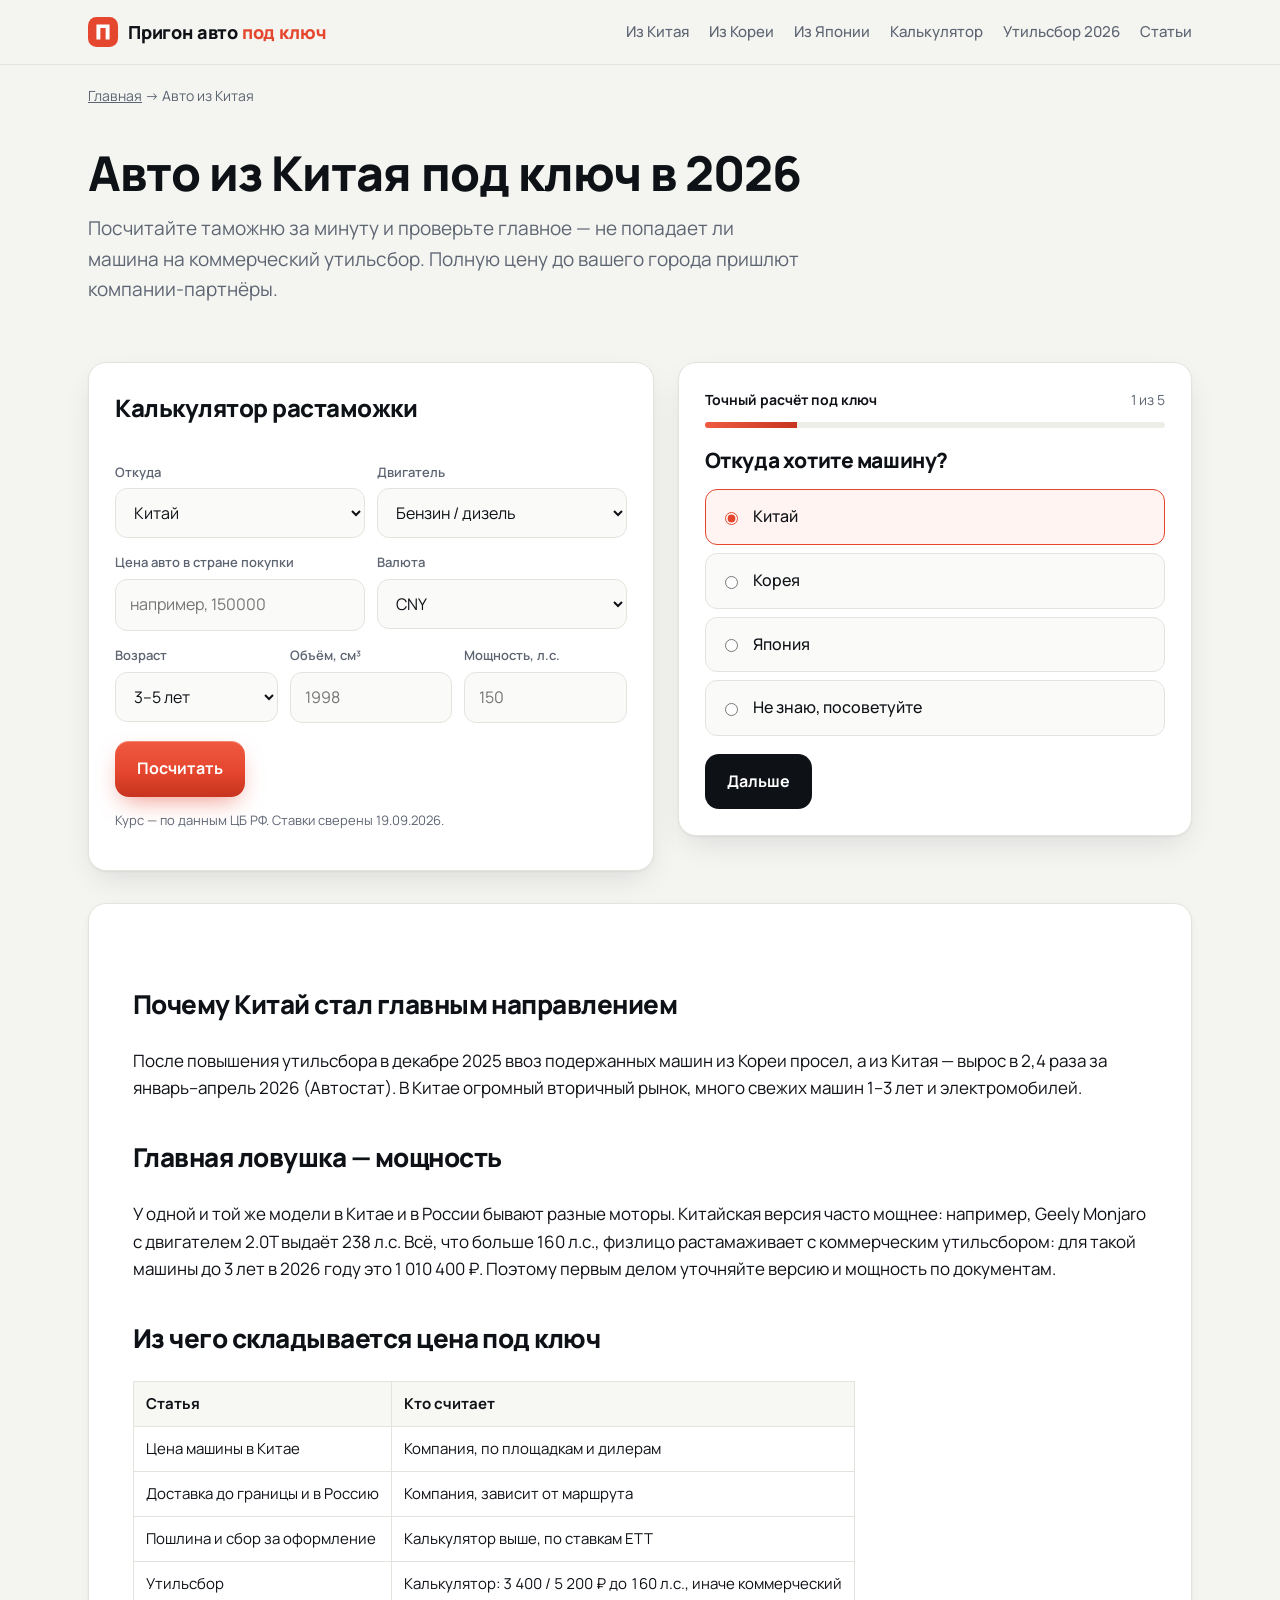
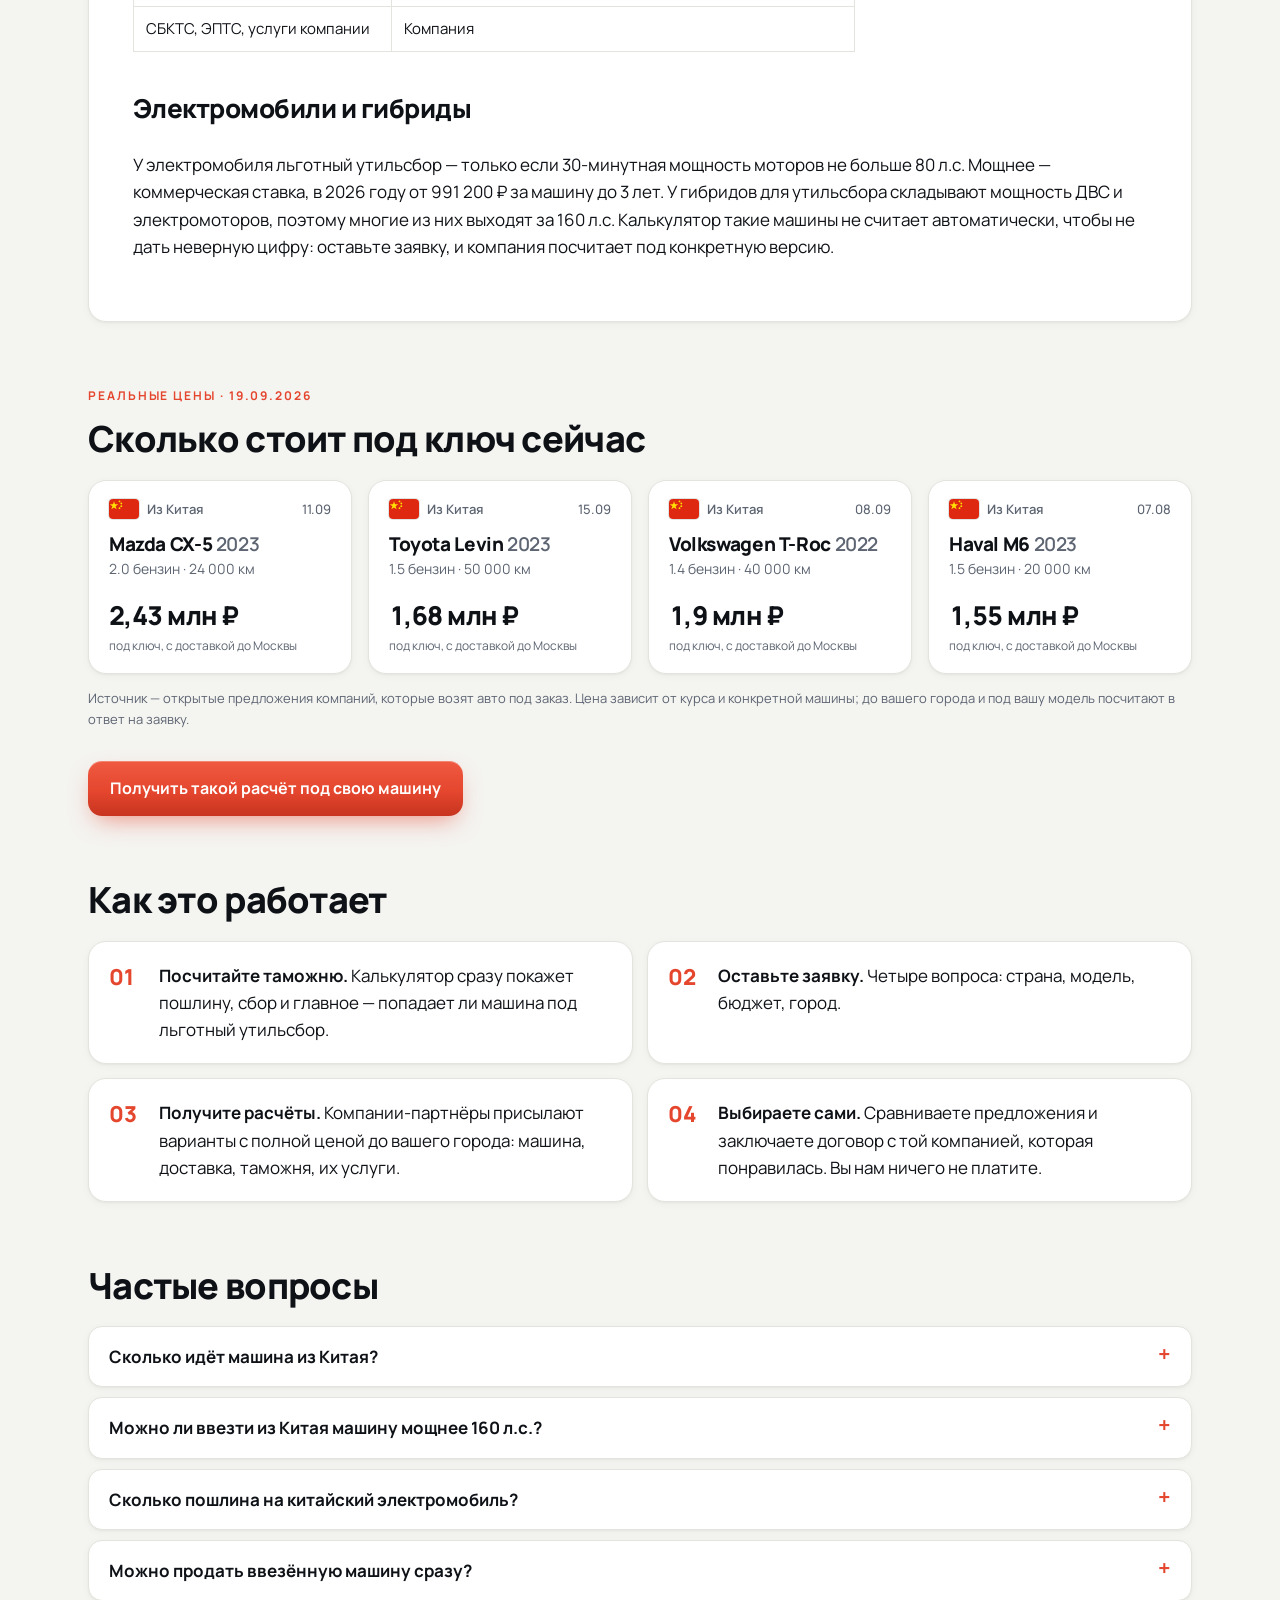
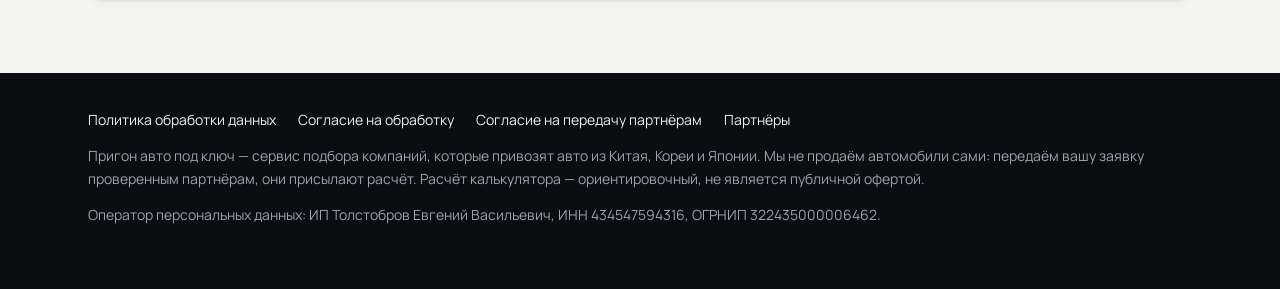
==== commit 8b3712a6: "Реальные цены под ключ (8 предложений авг–сен 2026) + флаги стран Co-Authored-By: Claude Opus 5 <nor" ====
--- a/iz-kitaya/index.html
+++ b/iz-kitaya/index.html
@@ -120,6 +120,43 @@
 <h2>Электромобили и гибриды</h2>
 <p>У электромобиля льготный утильсбор — только если 30-минутная мощность моторов не больше 80 л.с. Мощнее — коммерческая ставка, в 2026 году от 991 200 ₽ за машину до 3 лет. У гибридов для утильсбора складывают мощность ДВС и электромоторов, поэтому многие из них выходят за 160 л.с. Калькулятор такие машины не считает автоматически, чтобы не дать неверную цифру: оставьте заявку, и компания посчитает под конкретную версию.</p></article>
 
+<section class="section examples">
+  <p class="eyebrow">Реальные цены · 19.09.2026</p>
+  <h2>Сколько стоит под ключ сейчас</h2>
+  <div class="ex-grid">
+    <div class="ex-card">
+      <div class="ex-top"><svg class="flag" viewBox="0 0 30 20" aria-hidden="true"><rect width="30" height="20" fill="#de2910"/><path fill="#ffde00" d="m5 2.2 1 3.1h3.2L6.6 7.2l1 3.1L5 8.4l-2.6 1.9 1-3.1L.8 5.3H4z"/><g fill="#ffde00"><circle cx="10.5" cy="2.3" r=".9"/><circle cx="12.3" cy="4.4" r=".9"/><circle cx="12.3" cy="7.2" r=".9"/><circle cx="10.5" cy="9.2" r=".9"/></g></svg><span>Из Китая</span><span class="ex-date">11.09</span></div>
+      <h3>Mazda CX-5 <span>2023</span></h3>
+      <p class="ex-spec">2.0 бензин · 24 000 км</p>
+      <p class="ex-price">2,43 млн ₽</p>
+      <p class="ex-note">под ключ, с доставкой до Москвы</p>
+    </div>
+    <div class="ex-card">
+      <div class="ex-top"><svg class="flag" viewBox="0 0 30 20" aria-hidden="true"><rect width="30" height="20" fill="#de2910"/><path fill="#ffde00" d="m5 2.2 1 3.1h3.2L6.6 7.2l1 3.1L5 8.4l-2.6 1.9 1-3.1L.8 5.3H4z"/><g fill="#ffde00"><circle cx="10.5" cy="2.3" r=".9"/><circle cx="12.3" cy="4.4" r=".9"/><circle cx="12.3" cy="7.2" r=".9"/><circle cx="10.5" cy="9.2" r=".9"/></g></svg><span>Из Китая</span><span class="ex-date">15.09</span></div>
+      <h3>Toyota Levin <span>2023</span></h3>
+      <p class="ex-spec">1.5 бензин · 50 000 км</p>
+      <p class="ex-price">1,68 млн ₽</p>
+      <p class="ex-note">под ключ, с доставкой до Москвы</p>
+    </div>
+    <div class="ex-card">
+      <div class="ex-top"><svg class="flag" viewBox="0 0 30 20" aria-hidden="true"><rect width="30" height="20" fill="#de2910"/><path fill="#ffde00" d="m5 2.2 1 3.1h3.2L6.6 7.2l1 3.1L5 8.4l-2.6 1.9 1-3.1L.8 5.3H4z"/><g fill="#ffde00"><circle cx="10.5" cy="2.3" r=".9"/><circle cx="12.3" cy="4.4" r=".9"/><circle cx="12.3" cy="7.2" r=".9"/><circle cx="10.5" cy="9.2" r=".9"/></g></svg><span>Из Китая</span><span class="ex-date">08.09</span></div>
+      <h3>Volkswagen T-Roc <span>2022</span></h3>
+      <p class="ex-spec">1.4 бензин · 40 000 км</p>
+      <p class="ex-price">1,9 млн ₽</p>
+      <p class="ex-note">под ключ, с доставкой до Москвы</p>
+    </div>
+    <div class="ex-card">
+      <div class="ex-top"><svg class="flag" viewBox="0 0 30 20" aria-hidden="true"><rect width="30" height="20" fill="#de2910"/><path fill="#ffde00" d="m5 2.2 1 3.1h3.2L6.6 7.2l1 3.1L5 8.4l-2.6 1.9 1-3.1L.8 5.3H4z"/><g fill="#ffde00"><circle cx="10.5" cy="2.3" r=".9"/><circle cx="12.3" cy="4.4" r=".9"/><circle cx="12.3" cy="7.2" r=".9"/><circle cx="10.5" cy="9.2" r=".9"/></g></svg><span>Из Китая</span><span class="ex-date">07.08</span></div>
+      <h3>Haval M6 <span>2023</span></h3>
+      <p class="ex-spec">1.5 бензин · 20 000 км</p>
+      <p class="ex-price">1,55 млн ₽</p>
+      <p class="ex-note">под ключ, с доставкой до Москвы</p>
+    </div>
+  </div>
+  <p class="muted small">Источник — открытые предложения компаний, которые возят авто под заказ. Цена зависит от курса и конкретной машины; до вашего города и под вашу модель посчитают в ответ на заявку.</p>
+  <a class="btn btn-accent" href="#quiz">Получить такой расчёт под свою машину</a>
+</section>
+
 <section class="section"><h2>Как это работает</h2>
 <ol class="steps-list">
   <li><b>Посчитайте таможню.</b> Калькулятор сразу покажет пошлину, сбор и главное — попадает ли машина под льготный утильсбор.</li>
--- a/styles.css
+++ b/styles.css
@@ -165,3 +165,19 @@
 footer.bottom a { color: var(--on-dark); text-decoration: none; }
 footer.bottom a:hover { color: var(--accent); }
 footer.bottom .links { display: flex; gap: 10px 22px; flex-wrap: wrap; margin-bottom: 14px; }
+
+/* ---------- Флаги и реальные цены ---------- */
+.flag { width: 30px; height: 20px; border-radius: 4px; box-shadow: 0 0 0 1px rgba(14,17,22,.12); flex: none; }
+.flag-h { display: flex; align-items: center; gap: 12px; }
+.ex-grid { display: grid; grid-template-columns: repeat(4, 1fr); gap: 16px; margin-bottom: 14px; }
+@media (max-width: 1000px) { .ex-grid { grid-template-columns: repeat(2, 1fr); } }
+@media (max-width: 520px) { .ex-grid { grid-template-columns: 1fr; } }
+.ex-card { background: var(--card); border: 1px solid var(--line); border-radius: var(--radius); padding: 18px 20px; box-shadow: var(--shadow-sm); transition: transform .2s, box-shadow .2s; }
+.ex-card:hover { transform: translateY(-3px); box-shadow: var(--shadow); }
+.ex-top { display: flex; align-items: center; gap: 8px; font-size: 13px; font-weight: 600; color: var(--muted); }
+.ex-date { margin-left: auto; font-weight: 500; }
+.ex-card h3 { font-size: 19px; margin: 14px 0 2px; line-height: 1.2; }
+.ex-card h3 span { color: var(--muted); font-weight: 600; }
+.ex-spec { margin: 0; font-size: 14px; color: var(--muted); }
+.ex-price { margin: 14px 0 0; font-size: 26px; font-weight: 800; letter-spacing: -.02em; font-variant-numeric: tabular-nums; }
+.ex-note { margin: 0; font-size: 12px; color: var(--muted); }
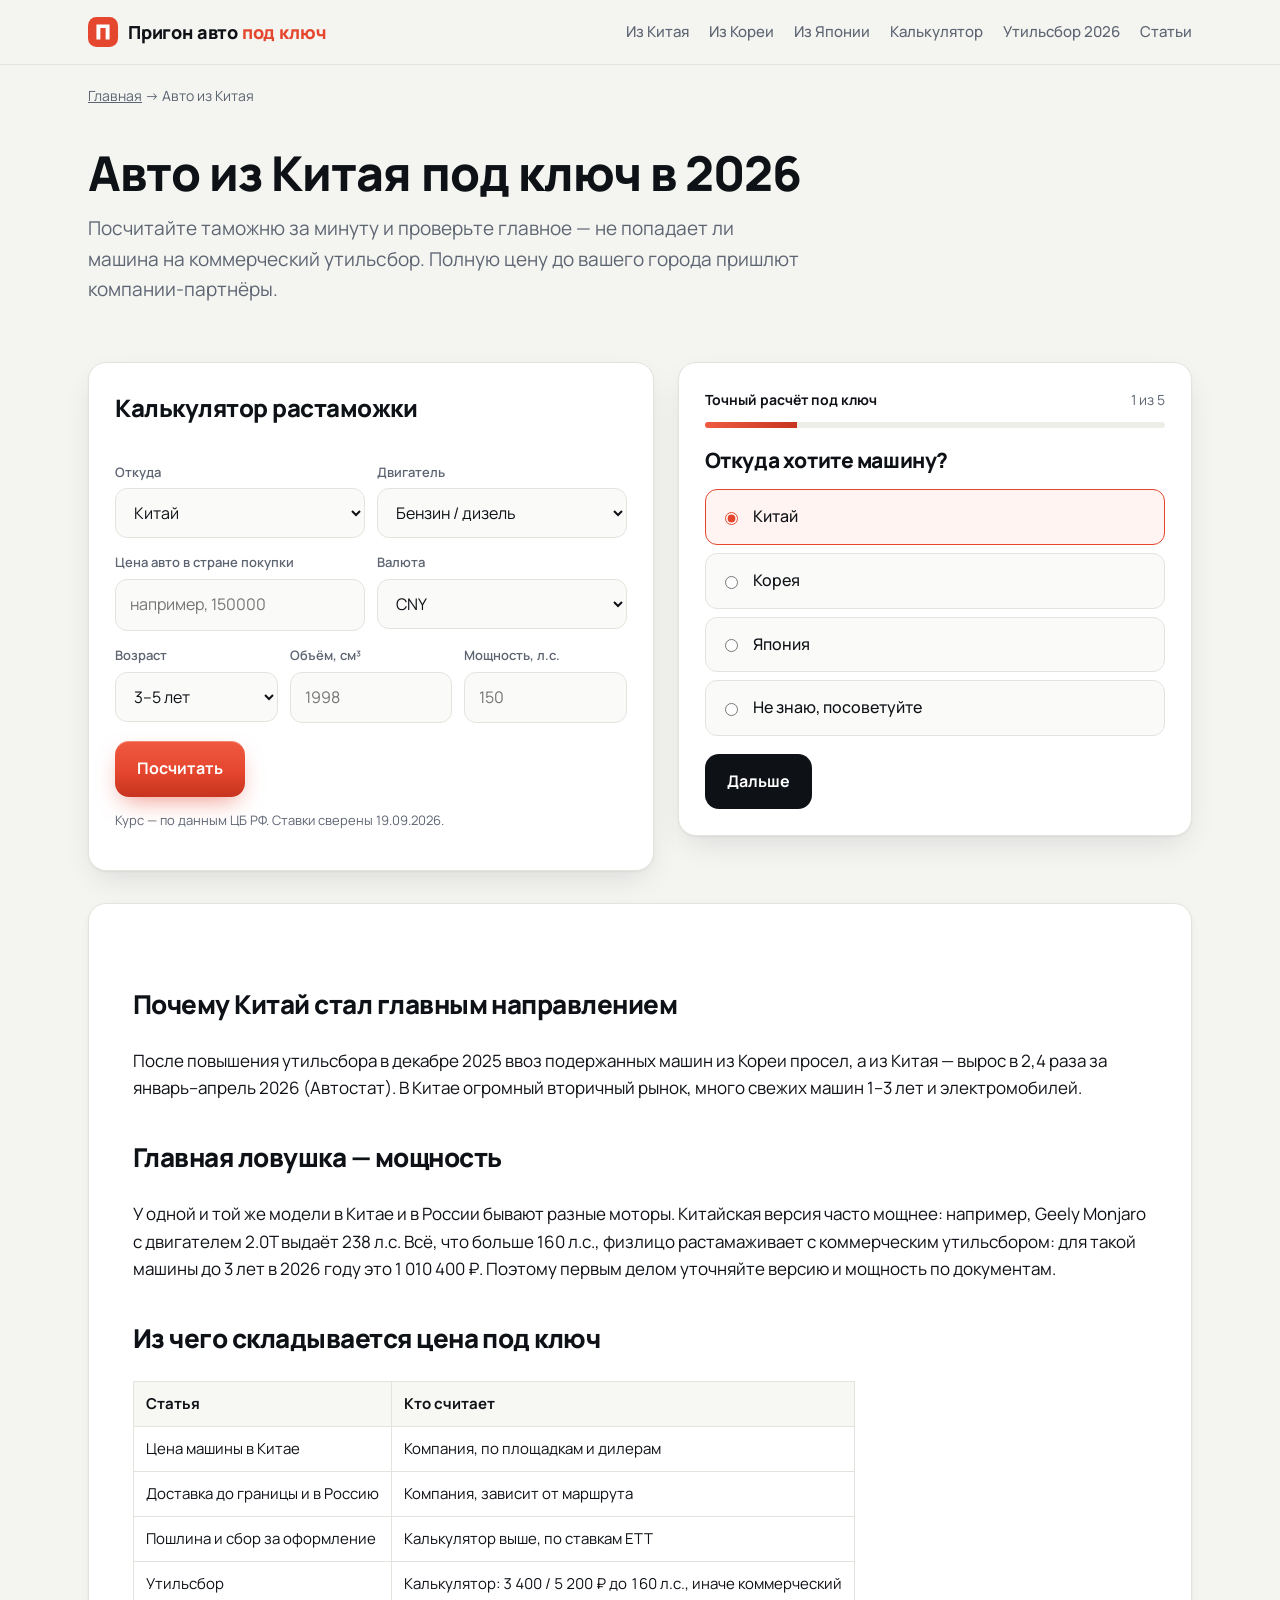
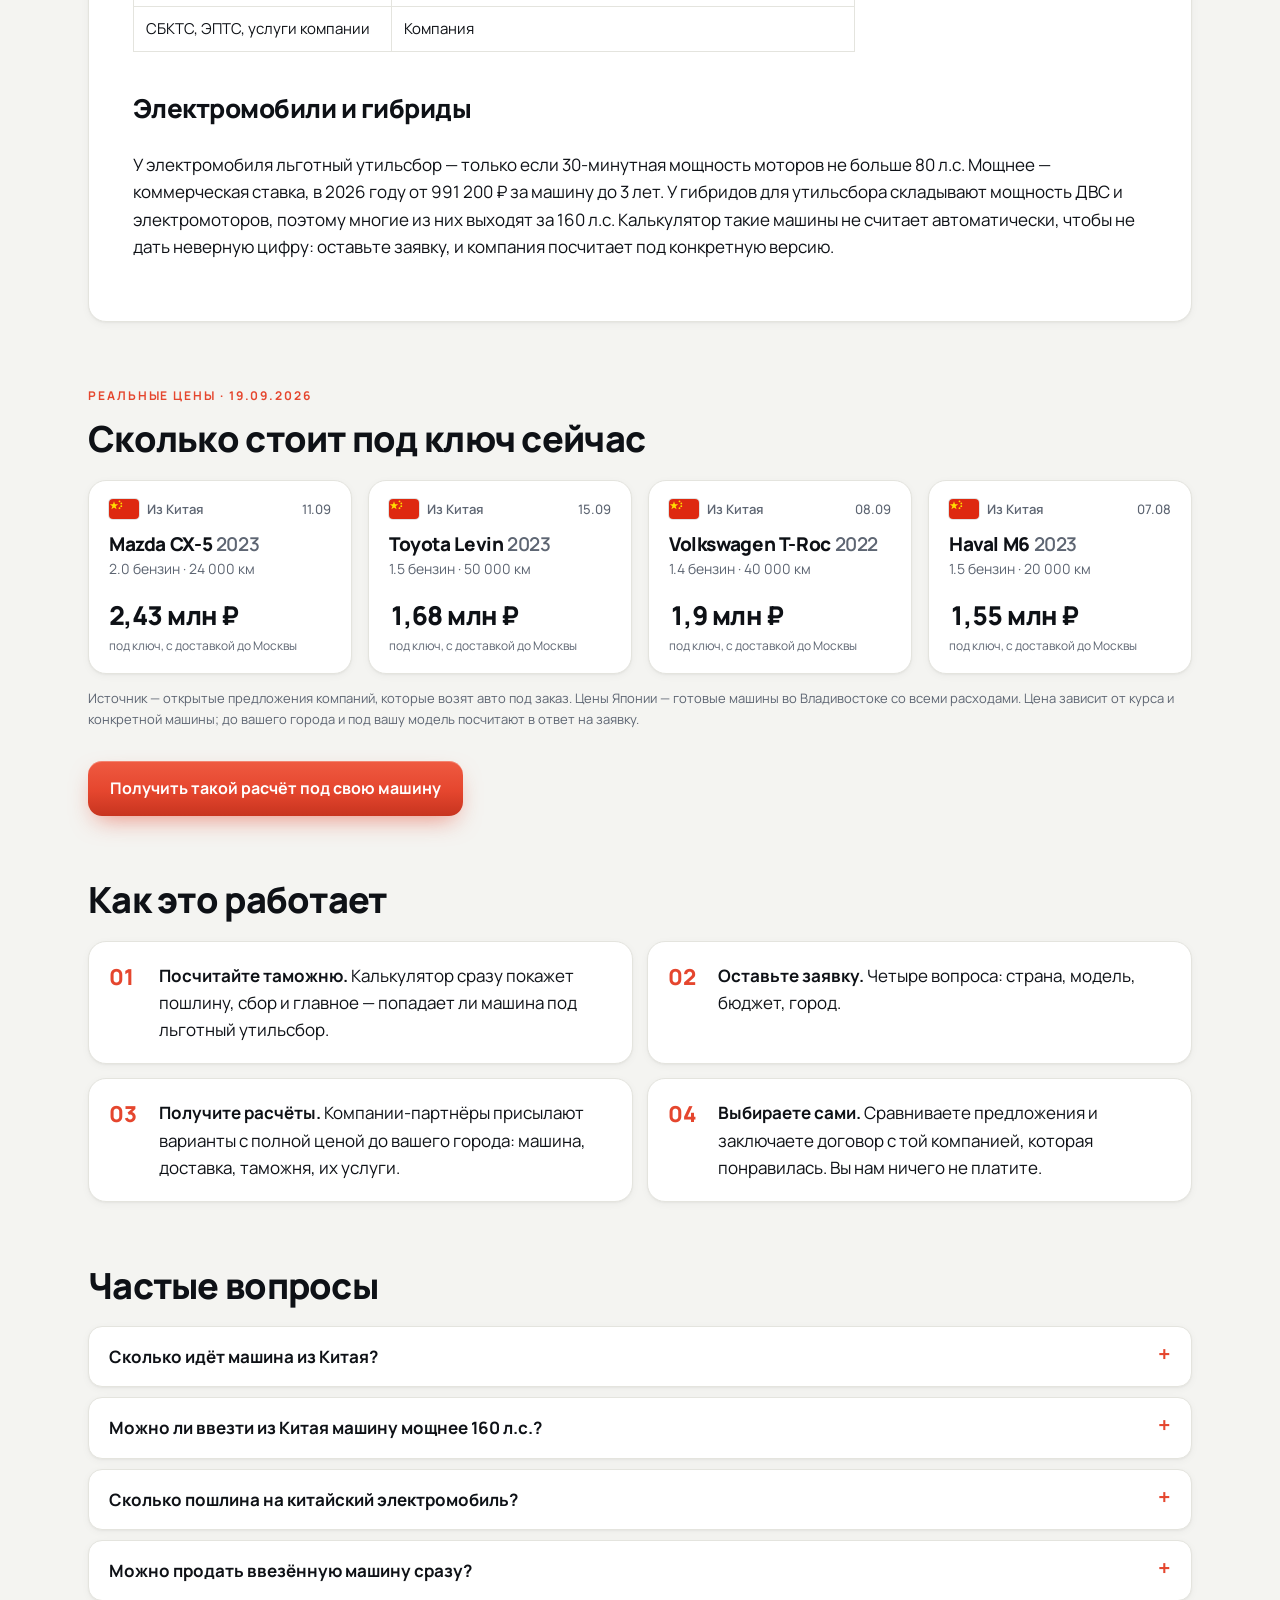
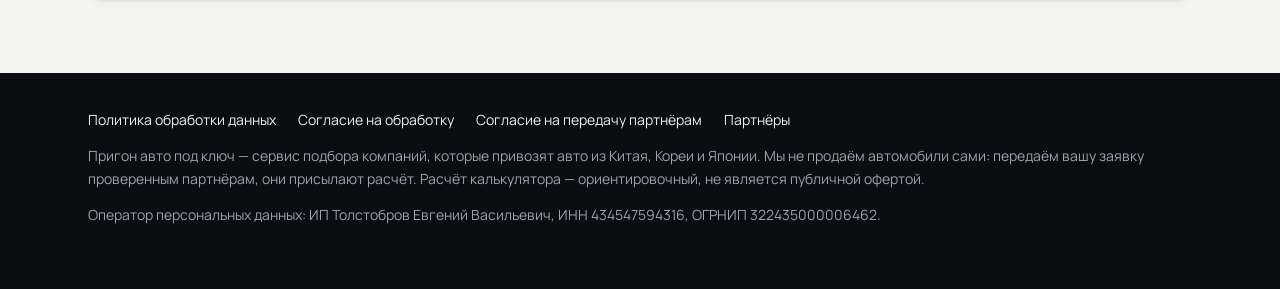
==== commit 08288069: "Реальные цены: +4 машины из Японии (под ключ во Владивостоке) Co-Authored-By: Claude Opus 5 <noreply" ====
--- a/iz-kitaya/index.html
+++ b/iz-kitaya/index.html
@@ -153,7 +153,7 @@
       <p class="ex-note">под ключ, с доставкой до Москвы</p>
     </div>
   </div>
-  <p class="muted small">Источник — открытые предложения компаний, которые возят авто под заказ. Цена зависит от курса и конкретной машины; до вашего города и под вашу модель посчитают в ответ на заявку.</p>
+  <p class="muted small">Источник — открытые предложения компаний, которые возят авто под заказ. Цены Японии — готовые машины во Владивостоке со всеми расходами. Цена зависит от курса и конкретной машины; до вашего города и под вашу модель посчитают в ответ на заявку.</p>
   <a class="btn btn-accent" href="#quiz">Получить такой расчёт под свою машину</a>
 </section>
 
--- a/styles.css
+++ b/styles.css
@@ -181,3 +181,14 @@
 .ex-spec { margin: 0; font-size: 14px; color: var(--muted); }
 .ex-price { margin: 14px 0 0; font-size: 26px; font-weight: 800; letter-spacing: -.02em; font-variant-numeric: tabular-nums; }
 .ex-note { margin: 0; font-size: 12px; color: var(--muted); }
+
+/* ---------- Кадр/видео машины ---------- */
+.stage { position: relative; margin-top: 6px; }
+.car-media { display: block; width: 100%; height: auto; aspect-ratio: 1024 / 572; object-fit: cover;
+  /* растворяем кадр во всех четырёх краях: две линейные маски, пересечение */
+  -webkit-mask-image: linear-gradient(to bottom, transparent 0, #000 22%, #000 72%, transparent 100%), linear-gradient(to right, transparent 0, #000 16%, #000 84%, transparent 100%);
+  -webkit-mask-composite: source-in;
+          mask-image: linear-gradient(to bottom, transparent 0, #000 22%, #000 72%, transparent 100%), linear-gradient(to right, transparent 0, #000 16%, #000 84%, transparent 100%);
+          mask-composite: intersect; }
+.stage .hp-chip { top: 10px; right: 10px; }
+
